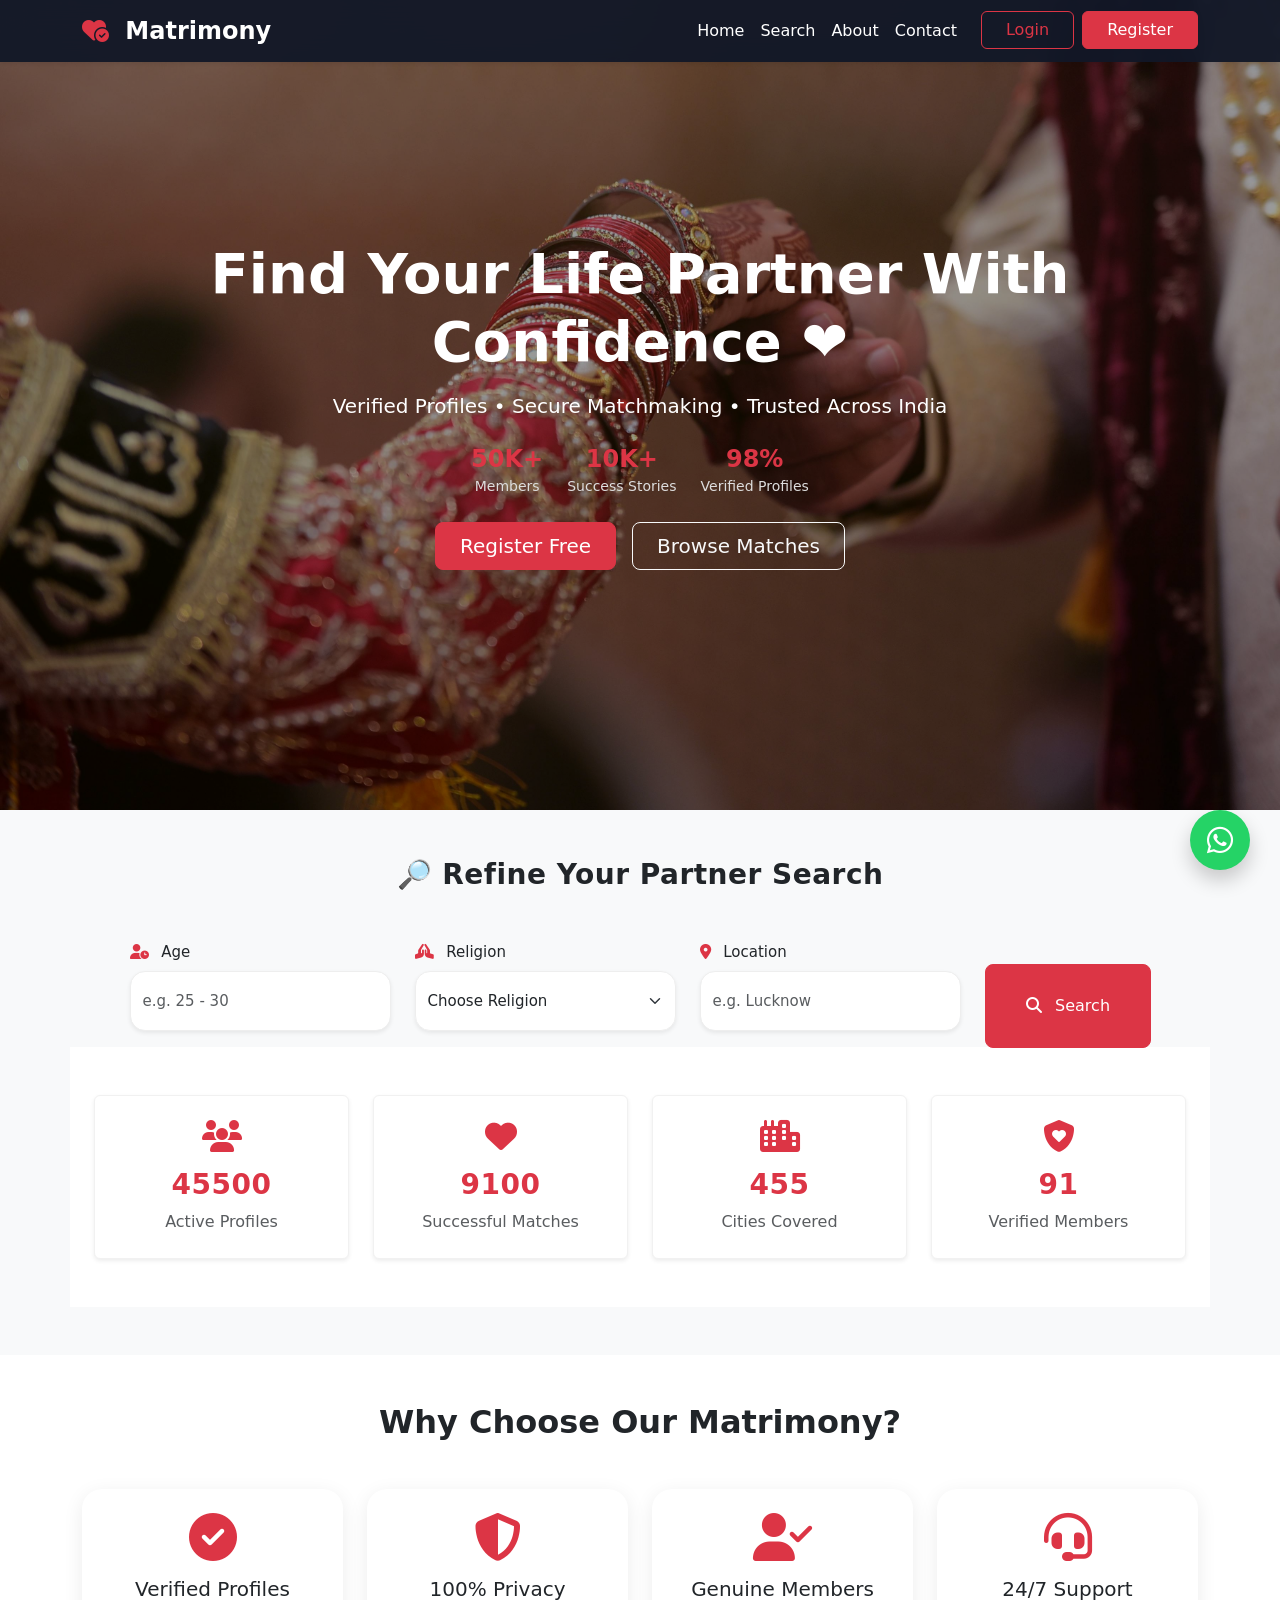
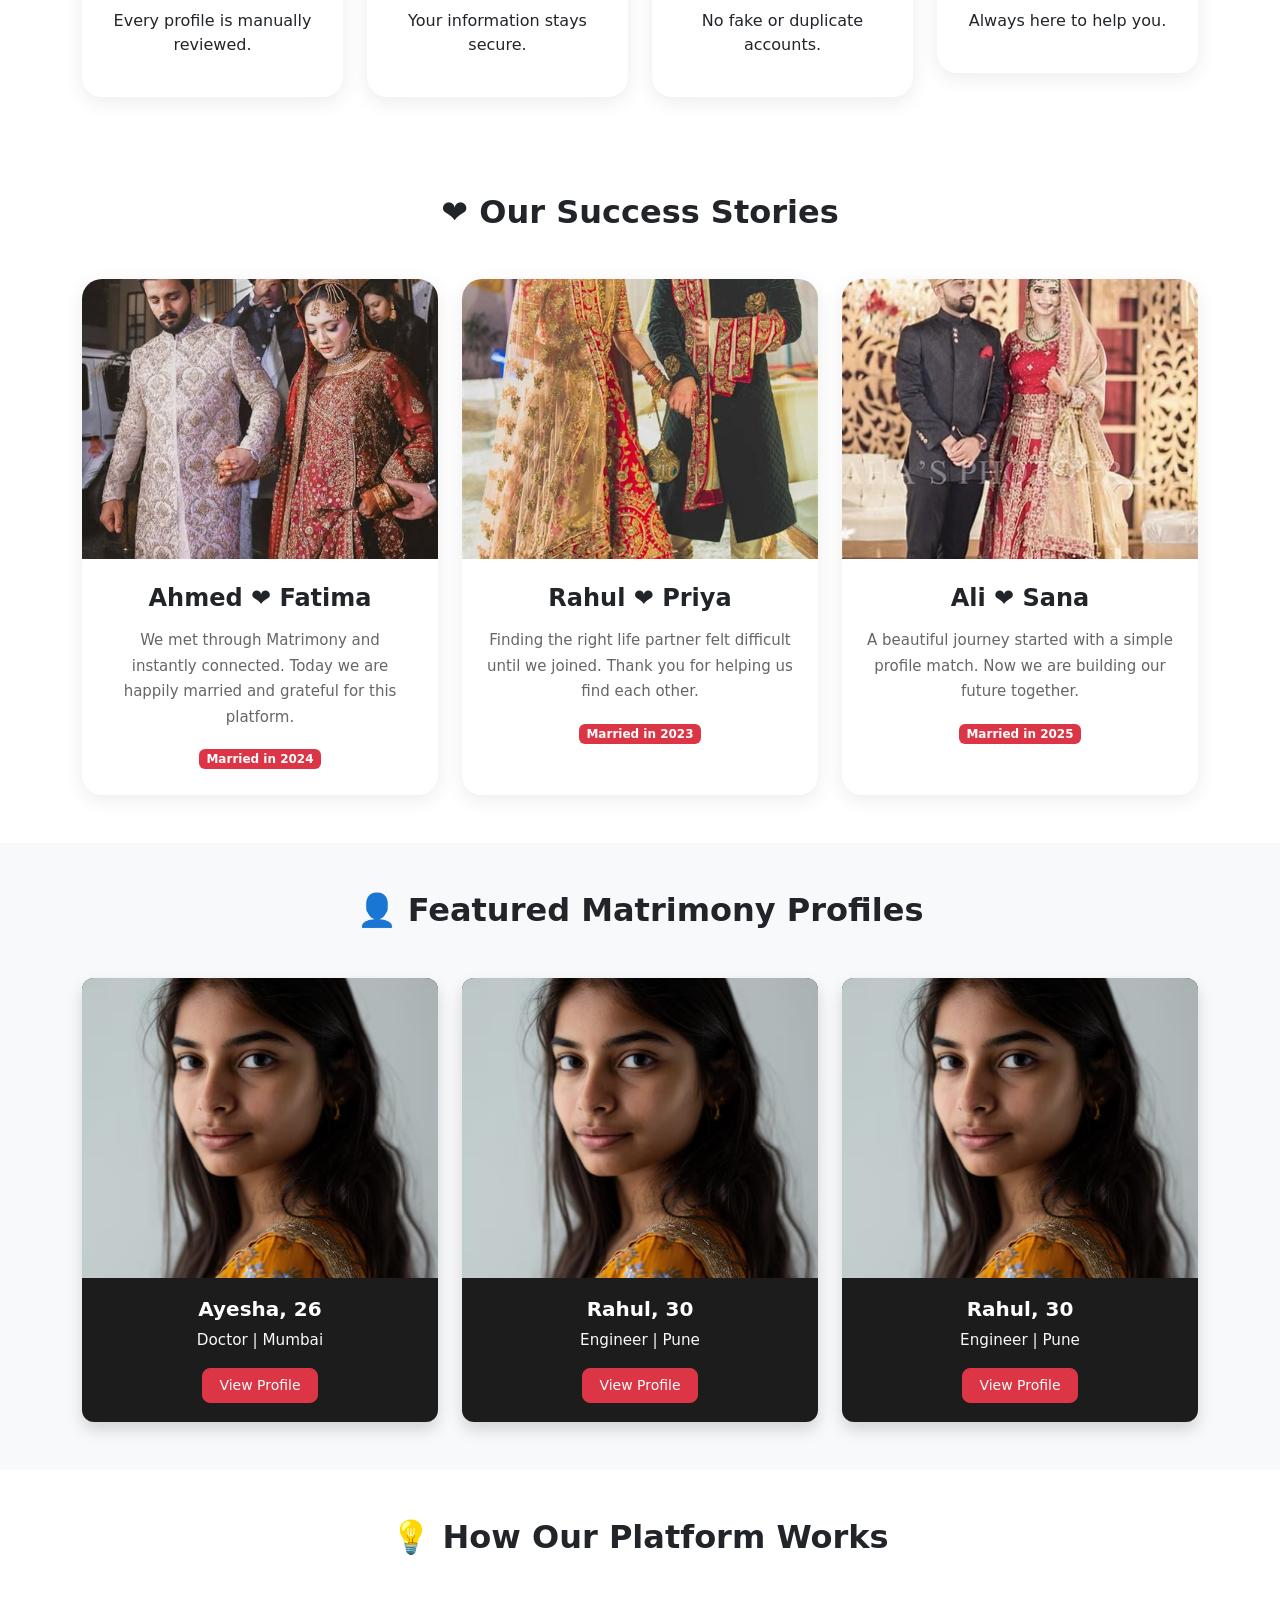
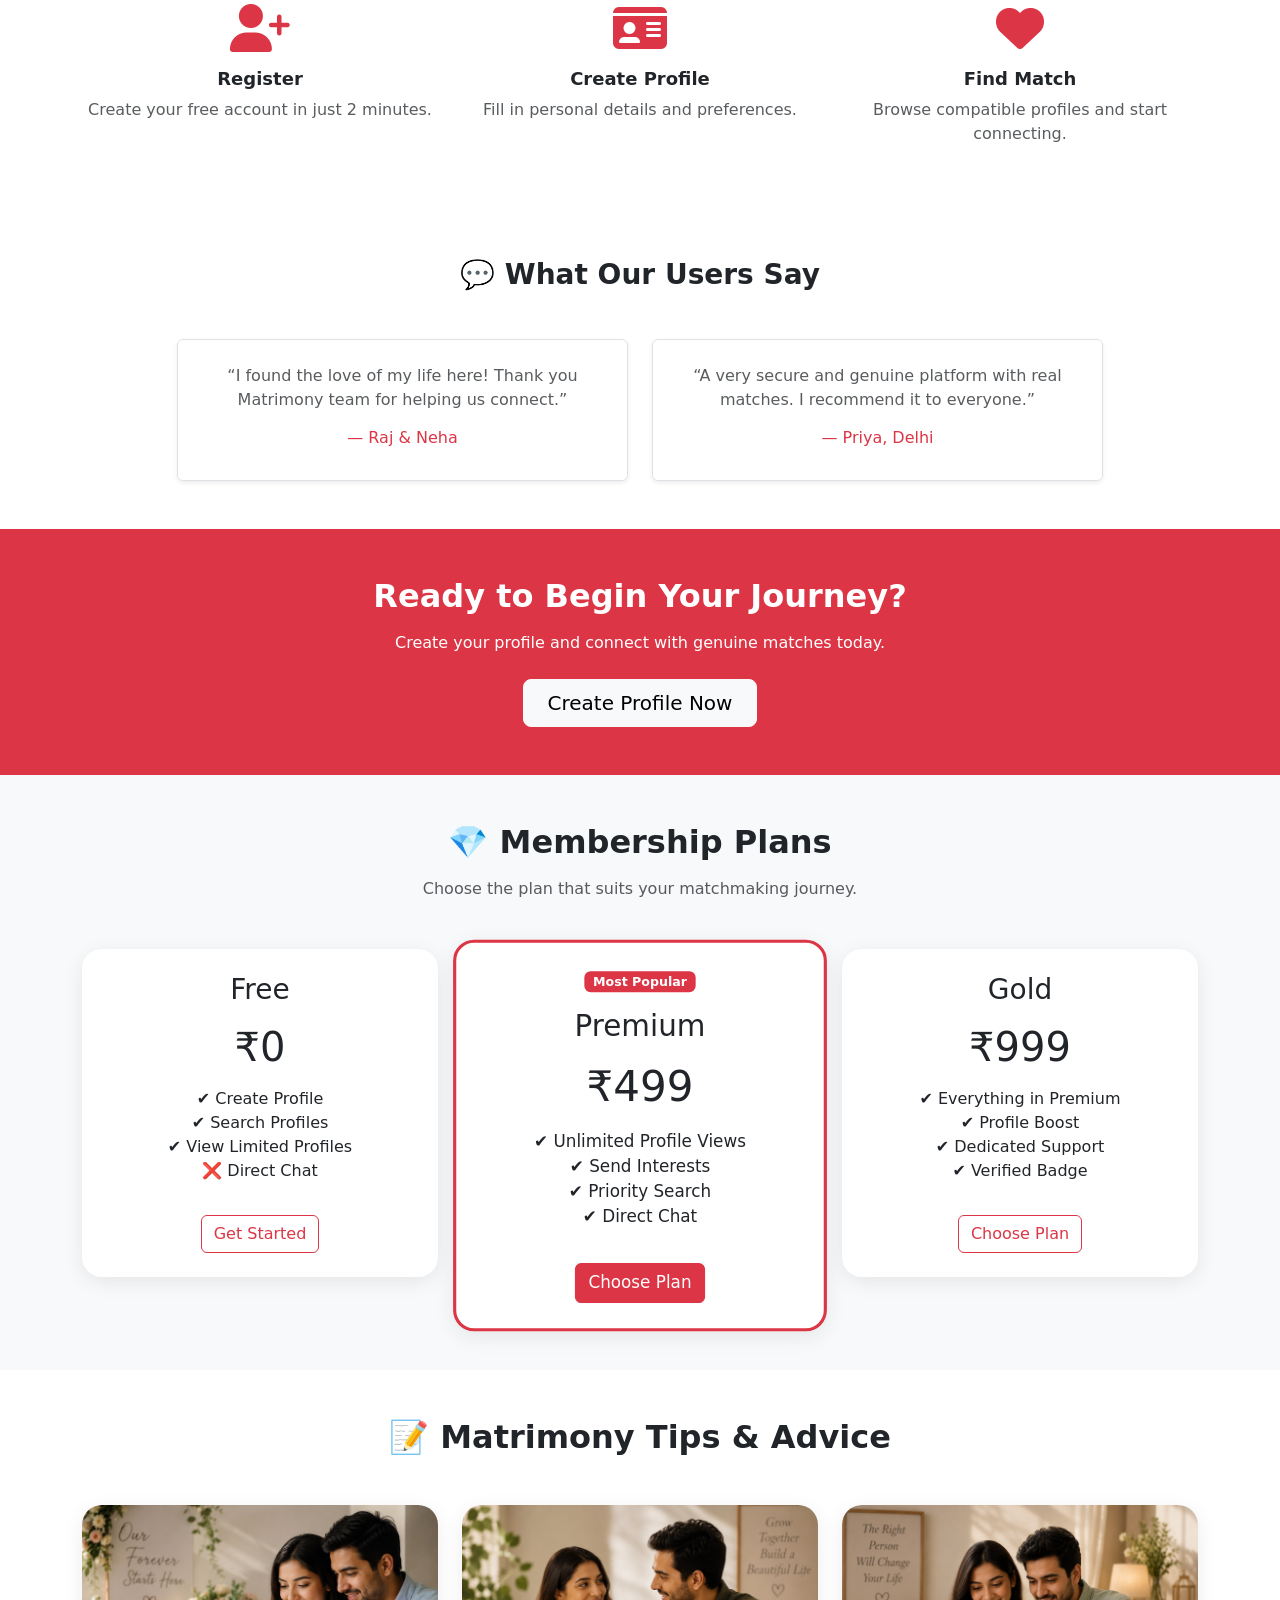
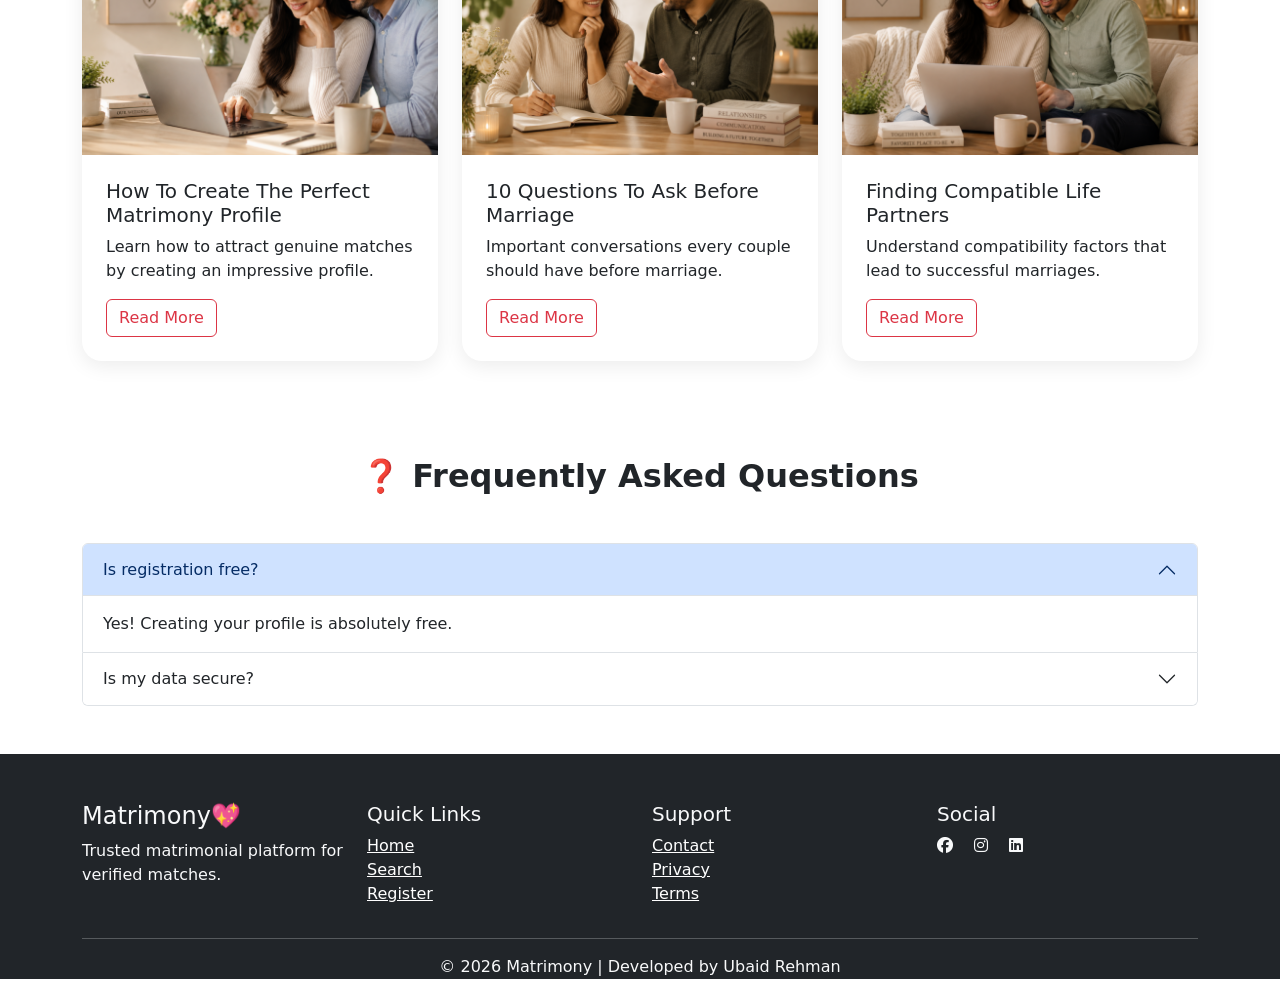
==== index.html @ 3b439471 "Initial Commit" ====
<!DOCTYPE html>
<html lang="en">
<head>
  <meta charset="UTF-8">
  <title>Matrimony | Find Your Match</title>
  <meta name="viewport" content="width=device-width, initial-scale=1.0">

  <meta name="description"
content="Find verified bride and groom profiles across India. Trusted matrimonial platform with secure matchmaking.">

<meta name="keywords"
content="matrimony, marriage, muslim matrimony, bride, groom, matchmaking">
  <!-- Bootstrap CSS -->
  <link rel="stylesheet" href="css/bootstrap.css">
  <!-- Google Fonts -->
  <link href="https://fonts.googleapis.com/css2?family=Poppins&display=swap" rel="stylesheet">
  <!-- Font Awesome (Icons) -->
  <link rel="stylesheet" href="https://cdnjs.cloudflare.com/ajax/libs/font-awesome/6.4.0/css/all.min.css">
  <!-- Animate CSS -->
  <link rel="stylesheet" href="https://cdnjs.cloudflare.com/ajax/libs/animate.css/4.1.1/animate.min.css">
  <!-- Custom CSS -->
  <link rel="stylesheet" href="css/style.css">
 
 



</head>
<body>

<!-- ✅ HEADER START -->
<header>
  <nav class="navbar navbar-expand-lg navbar-dark bg-dark shadow-sm">
    <div class="container">
      <!-- Logo / Branding -->
      <a class="navbar-brand fw-bold fs-4" href="#">
        <i class="fa-solid fa-heart-circle-check text-danger me-2"></i> Matrimony
      </a>

      <!-- Toggler for Mobile View -->
      <button class="navbar-toggler" type="button" data-bs-toggle="collapse" data-bs-target="#mainNavbar">
        <span class="navbar-toggler-icon"></span>
      </button>

      <!-- Navbar Links -->
      <div class="collapse navbar-collapse" id="mainNavbar">
        <ul class="navbar-nav ms-auto mb-2 mb-lg-0">
          <li class="nav-item"><a class="nav-link active" href="#">Home</a></li>
          <li class="nav-item"><a class="nav-link active" href="#">Search</a></li>
          <li class="nav-item"><a class="nav-link active" href="#">About</a></li>
          <li class="nav-item"><a class="nav-link active" href="#">Contact</a></li>
          <li class="nav-item">
            <a class="btn btn-outline-danger ms-3 px-4" href="login.html">Login</a>
          </li>
          <li class="nav-item">
            <a class="btn btn-danger ms-2 px-4" href="register.html">Register</a>
          </li>
        </ul>
      </div>
    </div>
  </nav>
</header>
<!-- ✅ HEADER END -->



<!-- 🎯 HERO SECTION WITH BACKGROUND IMAGE -->
<section class="hero-bg d-flex align-items-center text-center text-white" style="background-image: url(images/bannerbg-27164196.jpg);" >
  <div class="container">

    <h1 class="display-4 fw-bold mb-3 animate__animated animate__fadeInDown">
        Find Your Life Partner With Confidence ❤️
    </h1>

    <p class="lead animate__animated animate__fadeInUp animate__delay-1s">
        Verified Profiles • Secure Matchmaking • Trusted Across India
    </p>

    <!-- Hero Stats -->
    <div class="d-flex justify-content-center gap-4 mt-4 flex-wrap animate__animated animate__fadeInUp animate__delay-1s">

        <div>
            <h4 class="fw-bold text-danger mb-0">50K+</h4>
            <small>Members</small>
        </div>

        <div>
            <h4 class="fw-bold text-danger mb-0">10K+</h4>
            <small>Success Stories</small>
        </div>

        <div>
            <h4 class="fw-bold text-danger mb-0">98%</h4>
            <small>Verified Profiles</small>
        </div>

    </div>

    <!-- Buttons -->
    <div class="d-flex justify-content-center gap-3 mt-4 flex-wrap animate__animated animate__zoomIn animate__delay-2s">

        <a href="#" class="btn btn-danger btn-lg px-4">
            Register Free
        </a>

        <a href="#" class="btn btn-outline-light btn-lg px-4">
            Browse Matches
        </a>

    </div>

</div>
</section>



<!-- 🔍 ELEVATED SEARCH FILTERS SECTION -->
<section class="search-section py-5 bg-light">
  <div class="container">
    <h2 class="text-center fw-bold text-dark mb-5 animate__animated animate__fadeInUp">
      🔎 Refine Your Partner Search
    </h2>

    <div class="row justify-content-center">
      <!-- Age -->
      <div class="col-md-3 mb-3 animate__animated animate__fadeInLeft">
        <label class="form-label"><i class="fa-solid fa-user-clock me-2 text-danger"></i> Age</label>
        <input type="text" class="form-control shadow-sm" placeholder="e.g. 25 - 30">
      </div>

      <!-- Religion -->
      <div class="col-md-3 mb-3 animate__animated animate__fadeInUp">
        <label class="form-label"><i class="fa-solid fa-praying-hands me-2 text-danger"></i> Religion</label>
        <select class="form-select shadow-sm">
          <option selected disabled>Choose Religion</option>
          <option>Hindu</option>
          <option>Muslim</option>
          <option>Sikh</option>
          <option>Christian</option>
        </select>
      </div>

      <!-- Location -->
      <div class="col-md-3 mb-3 animate__animated animate__fadeInRight">
        <label class="form-label"><i class="fa-solid fa-location-dot me-2 text-danger"></i> Location</label>
        <input type="text" class="form-control shadow-sm" placeholder="e.g. Lucknow">
      </div>
 <!-- Search Button -->
       <div class="col-md-2 d-grid mt-4 animate__animated animate__zoomIn">
        <button class="btn btn-danger btn-lg">
          <i class="fa-solid fa-magnifying-glass me-2"></i> Search
        </button>
      </div>

<!-- 📊 STATS COUNTER SECTION -->
<section class="stats-section py-5 bg-white">
  <div class="container">
    <div class="row text-center g-4">

      <div class="col-md-3">
        <div class="stats-card shadow-sm p-4 rounded">
          <i class="fa-solid fa-users fa-2x text-danger mb-3"></i>
          <h2 class="fw-bold counter" data-target="50000">0</h2>
          <p class="mb-0 text-muted">Active Profiles</p>
        </div>
      </div>

      <div class="col-md-3">
        <div class="stats-card shadow-sm p-4 rounded">
          <i class="fa-solid fa-heart fa-2x text-danger mb-3"></i>
          <h2 class="fw-bold counter" data-target="10000">0</h2>
          <p class="mb-0 text-muted">Successful Matches</p>
        </div>
      </div>

      <div class="col-md-3">
        <div class="stats-card shadow-sm p-4 rounded">
          <i class="fa-solid fa-city fa-2x text-danger mb-3"></i>
         <h2 class="fw-bold counter" data-target="500">0</h2>
          <p class="mb-0 text-muted">Cities Covered</p>
        </div>
      </div>

      <div class="col-md-3">
        <div class="stats-card shadow-sm p-4 rounded">
          <i class="fa-solid fa-shield-heart fa-2x text-danger mb-3"></i>
         <h2 class="fw-bold counter" data-target="98">0</h2>
          <p class="mb-0 text-muted">Verified Members</p>
        </div>
      </div>

    </div>
  </div>
</section>


     
     
    </div>
  </div>
</section>


<section class="trust-section py-5">
  <div class="container">
    
    <h2 class="text-center fw-bold mb-5">
      Why Choose Our Matrimony?
    </h2>

    <div class="row g-4">

      <div class="col-md-3">
        <div class="trust-card text-center p-4">
          <i class="fa-solid fa-circle-check fa-3x text-danger mb-3"></i>
          <h5>Verified Profiles</h5>
          <p>Every profile is manually reviewed.</p>
        </div>
      </div>

      <div class="col-md-3">
        <div class="trust-card text-center p-4">
          <i class="fa-solid fa-shield-halved fa-3x text-danger mb-3"></i>
          <h5>100% Privacy</h5>
          <p>Your information stays secure.</p>
        </div>
      </div>

      <div class="col-md-3">
        <div class="trust-card text-center p-4">
          <i class="fa-solid fa-user-check fa-3x text-danger mb-3"></i>
          <h5>Genuine Members</h5>
          <p>No fake or duplicate accounts.</p>
        </div>
      </div>

      <div class="col-md-3">
        <div class="trust-card text-center p-4">
          <i class="fa-solid fa-headset fa-3x text-danger mb-3"></i>
          <h5>24/7 Support</h5>
          <p>Always here to help you.</p>
        </div>
      </div>

    </div>

  </div>
</section>


<!-- ❤️ SUCCESS STORIES SECTION START -->
<section class="success-stories py-5 bg-white">
  <div class="container">

    <h2 class="text-center fw-bold mb-5">
      ❤️ Our Success Stories
    </h2>

    <div class="row g-4">

      <!-- Story 1 -->
      <div class="col-md-4">
        <div class="story-card">
          <img src="images/wedding1.jpg" alt="Ahmed & Fatima" class="img-fluid story-img">

          <div class="story-content">
            <h4>Ahmed ❤️ Fatima</h4>

            <p>
              We met through Matrimony and instantly connected.
              Today we are happily married and grateful for this platform.
            </p>

            <span class="badge bg-danger">
              Married in 2024
            </span>
          </div>
        </div>
      </div>

      <!-- Story 2 -->
      <div class="col-md-4">
        <div class="story-card">
          <img src="images/wedding2.jpg" alt="Rahul & Priya" class="img-fluid story-img">

          <div class="story-content">
            <h4>Rahul ❤️ Priya</h4>

            <p>
              Finding the right life partner felt difficult until we joined.
              Thank you for helping us find each other.
            </p>

            <span class="badge bg-danger">
              Married in 2023
            </span>
          </div>
        </div>
      </div>

      <!-- Story 3 -->
      <div class="col-md-4">
        <div class="story-card">
          <img src="images/wedding3.jpg" alt="Ali & Sana" class="img-fluid story-img">

          <div class="story-content">
            <h4>Ali ❤️ Sana</h4>

            <p>
              A beautiful journey started with a simple profile match.
              Now we are building our future together.
            </p>

            <span class="badge bg-danger">
              Married in 2025
            </span>
          </div>
        </div>
      </div>

    </div>

  </div>
</section>
<!-- ❤️ SUCCESS STORIES SECTION END -->



<!-- 👤 FEATURED PROFILES CARD SECTION -->
<section class="featured-profiles py-5 bg-light text-dark">
  <div class="container">
    <h2 class="text-center fw-bold mb-5 animate__animated animate__fadeInUp">
      👤 Featured Matrimony Profiles
    </h2>

    <div class="row g-4">
      <!-- Profile Card -->
      <div class="col-md-6 col-lg-4">
        <div class="card profile-card h-100 shadow animate__animated animate__fadeInUp">
          <img src="images/ayesha.jpg" class="card-img-top" alt="Ayesha, 26">
          <div class="card-body text-center">
            <h5 class="card-title">Ayesha, 26</h5>
            <p class=" text-light">Doctor | Mumbai</p>
            <a href="#" class="btn btn-danger btn-sm">View Profile</a>
          </div>
        </div>
      </div>

      <!-- Profile Card -->
      <div class="col-md-6 col-lg-4">
        <div class="card profile-card h-100 shadow animate__animated animate__fadeInUp">
          <img src="images/ayesha.jpg" class="card-img-top" alt="Rahul, 30">
          <div class="card-body text-center">
            <h5 class="card-title">Rahul, 30</h5>
            <p class="text-light">Engineer | Pune</p>
            <a href="#" class="btn btn-danger btn-sm">View Profile</a>
          </div>
        </div>
      </div>
      
      <!-- Profile Card -->
      <div class="col-md-6 col-lg-4">
        <div class="card profile-card h-100 shadow animate__animated animate__fadeInUp">
          <img src="images/ayesha.jpg" class="card-img-top" alt="Rahul, 30">
          <div class="card-body text-center">
            <h5 class="card-title">Rahul, 30</h5>
            <p class="text-light">Engineer | Pune</p>
            <a href="#" class="btn btn-danger btn-sm">View Profile</a>
          </div>
        </div>
      </div>
    
      <!-- Add more profiles here -->
    </div>
  </div>
</section>






<!-- 🎯 HOW IT WORKS SECTION -->
<section class="how-it-works py-5 bg-white">
  <div class="container">
    <h2 class="text-center fw-bold mb-5 animate__animated animate__fadeInUp">
      💡 How Our Platform Works
    </h2>
    <div class="row g-4 text-center">

      <!-- Step 1 -->
      <div class="col-md-4 animate__animated animate__fadeInLeft">
        <i class="fa-solid fa-user-plus fa-3x text-danger mb-3"></i>
        <h5>Register</h5>
        <p class="text-muted">Create your free account in just 2 minutes.</p>
      </div>

      <!-- Step 2 -->
      <div class="col-md-4 animate__animated animate__fadeInUp">
        <i class="fa-solid fa-id-card fa-3x text-danger mb-3"></i>
        <h5>Create Profile</h5>
        <p class="text-muted">Fill in personal details and preferences.</p>
      </div>

      <!-- Step 3 -->
      <div class="col-md-4 animate__animated animate__fadeInRight">
        <i class="fa-solid fa-heart fa-3x text-danger mb-3"></i>
        <h5>Find Match</h5>
        <p class="text-muted">Browse compatible profiles and start connecting.</p>
      </div>

    </div>
  </div>
</section>



<!-- 💬 TESTIMONIALS SECTION -->
<section class="testimonials py-5 bg-white">
  <div class="container">
    <h2 class="text-center fw-bold mb-5 animate__animated animate__fadeInUp">
      💬 What Our Users Say
    </h2>
    <div class="row g-4 justify-content-center text-center">

      <!-- Testimonial 1 -->
      <div class="col-md-5 animate__animated animate__fadeInLeft">
        <div class="border rounded p-4 shadow-sm">
          <p class="text-muted">
            “I found the love of my life here! Thank you Matrimony team for helping us connect.”
          </p>
          <h6 class="mt-3 text-danger">— Raj & Neha</h6>
        </div>
      </div>

      <!-- Testimonial 2 -->
      <div class="col-md-5 animate__animated animate__fadeInRight">
        <div class="border rounded p-4 shadow-sm">
          <p class="text-muted">
            “A very secure and genuine platform with real matches. I recommend it to everyone.”
          </p>
          <h6 class="mt-3 text-danger">— Priya, Delhi</h6>
        </div>
      </div>

    </div>
  </div>
</section>



<section class="cta-banner py-5 text-center text-white" style="background-color: #dc3545;">
  <div class="container">
    <h2 class="fw-bold mb-3">Ready to Begin Your Journey?</h2>
    <p class="mb-4">Create your profile and connect with genuine matches today.</p>
    <a href="#" class="btn btn-light btn-lg px-4">Create Profile Now</a>
  </div>
</section>

<!-- 💎 MEMBERSHIP PLANS -->
<section class="pricing-section py-5 bg-light">
  <div class="container">

    <h2 class="text-center fw-bold mb-3">
      💎 Membership Plans
    </h2>

    <p class="text-center text-muted mb-5">
      Choose the plan that suits your matchmaking journey.
    </p>

    <div class="row g-4">

      <!-- Free Plan -->
      <div class="col-md-4">
        <div class="pricing-card text-center p-4">
          <h3>Free</h3>
          <h1 class="my-3">₹0</h1>

          <ul class="list-unstyled">
            <li>✔ Create Profile</li>
            <li>✔ Search Profiles</li>
            <li>✔ View Limited Profiles</li>
            <li>❌ Direct Chat</li>
          </ul>

          <a href="#" class="btn btn-outline-danger mt-3">
            Get Started
          </a>
        </div>
      </div>

      <!-- Premium -->
      <div class="col-md-4">
        <div class="pricing-card featured-plan text-center p-4">
          <span class="badge bg-danger mb-3">
            Most Popular
          </span>

          <h3>Premium</h3>
          <h1 class="my-3">₹499</h1>

          <ul class="list-unstyled">
            <li>✔ Unlimited Profile Views</li>
            <li>✔ Send Interests</li>
            <li>✔ Priority Search</li>
            <li>✔ Direct Chat</li>
          </ul>

          <a href="#" class="btn btn-danger mt-3">
            Choose Plan
          </a>
        </div>
      </div>

      <!-- Gold -->
      <div class="col-md-4">
        <div class="pricing-card text-center p-4">
          <h3>Gold</h3>
          <h1 class="my-3">₹999</h1>

          <ul class="list-unstyled">
            <li>✔ Everything in Premium</li>
            <li>✔ Profile Boost</li>
            <li>✔ Dedicated Support</li>
            <li>✔ Verified Badge</li>
          </ul>

          <a href="#" class="btn btn-outline-danger mt-3">
            Choose Plan
          </a>
        </div>
      </div>

    </div>

  </div>
</section>



<!-- BLOG SECTION -->

<section class="blog-section py-5 bg-white">
    <div class="container">

        <h2 class="text-center fw-bold mb-5">
            📝 Matrimony Tips & Advice
        </h2>

        <div class="row g-4">

            <div class="col-md-4">
                <div class="blog-card">

                    <img src="images/advice1.png" class="img-fluid blog-img">

                    <div class="p-4">
                        <h5>
                            How To Create The Perfect Matrimony Profile
                        </h5>

                        <p>
                            Learn how to attract genuine matches by creating an impressive profile.
                        </p>

                        <a href="#" class="btn btn-outline-danger">
                            Read More
                        </a>
                    </div>

                </div>
            </div>

            <div class="col-md-4">
                <div class="blog-card">

                    <img src="images/advice2.png" class="img-fluid blog-img">

                    <div class="p-4">
                        <h5>
                            10 Questions To Ask Before Marriage
                        </h5>

                        <p>
                            Important conversations every couple should have before marriage.
                        </p>

                        <a href="#" class="btn btn-outline-danger">
                            Read More
                        </a>
                    </div>

                </div>
            </div>

            <div class="col-md-4">
                <div class="blog-card">

                    <img src="images/advice3.png" class="img-fluid blog-img">

                    <div class="p-4">
                        <h5>
                            Finding Compatible Life Partners
                        </h5>

                        <p>
                            Understand compatibility factors that lead to successful marriages.
                        </p>

                        <a href="#" class="btn btn-outline-danger">
                            Read More
                        </a>
                    </div>

                </div>
            </div>

        </div>

    </div>
</section>


<section class="faqs py-5 bg-white">
  <div class="container">
    <h2 class="text-center fw-bold mb-5">❓ Frequently Asked Questions</h2>
    <div class="accordion" id="faqAccordion">
      
      <div class="accordion-item">
        <h2 class="accordion-header" id="faq1">
          <button class="accordion-button" type="button" data-bs-toggle="collapse" data-bs-target="#ans1">
            Is registration free?
          </button>
        </h2>
        <div id="ans1" class="accordion-collapse collapse show" data-bs-parent="#faqAccordion">
          <div class="accordion-body">
            Yes! Creating your profile is absolutely free.
          </div>
        </div>
      </div>

      <div class="accordion-item">
        <h2 class="accordion-header" id="faq2">
          <button class="accordion-button collapsed" type="button" data-bs-toggle="collapse" data-bs-target="#ans2">
            Is my data secure?
          </button>
        </h2>
        <div id="ans2" class="accordion-collapse collapse" data-bs-parent="#faqAccordion">
          <div class="accordion-body">
            100% secure! We use encryption & privacy-first policies.
          </div>
        </div>
      </div>

    </div>
  </div>
</section>





<footer class="bg-dark text-light pt-5">

<div class="container">

<div class="row">

<div class="col-md-3">
<h4>Matrimony💖</h4>
<p>Trusted matrimonial platform for verified matches.</p>
</div>

<div class="col-md-3">
<h5>Quick Links</h5>
<ul class="list-unstyled">
<li><a href="#">Home</a></li>
<li><a href="#">Search</a></li>
<li><a href="register.html">Register</a></li>
</ul>
</div>

<div class="col-md-3">
<h5>Support</h5>
<ul class="list-unstyled">
<li><a href="#">Contact</a></li>
<li><a href="#">Privacy</a></li>
<li><a href="#">Terms</a></li>
</ul>
</div>

<div class="col-md-3">
<h5>Social</h5>
<i class="fab fa-facebook"></i>
<i class="fab fa-instagram ms-3"></i>
<i class="fab fa-linkedin ms-3"></i>
</div>

</div>

<hr>

<p class="text-center">
© 2026 Matrimony | Developed by Ubaid Rehman
</p>

</div>

</footer>


  <!-- JS Files -->
  <script src="js/bootstrap.bundle.js"></script>
  <script src="js/script.js"></script>
  <a href="#" class="whatsapp-float">
    <i class="fab fa-whatsapp"></i>
</a>
</body>
</html>
---- css/style.css ----
.navbar-nav .nav-link {
  color: #ffffff; /* Default color */
  transition: color 0.3s ease;
}

.navbar-nav .nav-link:hover {
  color: #dc3545 !important; /* Only text changes to 'danger' red */
}


footer a {
  color: #ffffff;
  transition: color 0.3s ease;
}

footer a:hover {
  color: #dc3545; /* Bootstrap's bg-danger red */
}




.hero-bg {
  background: url('images/bannerbg-27164196.jpg') center center/cover no-repeat;
  min-height: 90vh;
  position: relative;
  z-index: 1;
  padding: 100px 0;
}

.hero-bg::before {
  content: "";
  position: absolute;
  top: 0; left: 0;
  height: 100%;
  width: 100%;
  background-color: rgba(0, 0, 0, 0.4); /* Dark overlay for readability */
  z-index: -1;
}

.hero-bg .container {
  position: relative;
  z-index: 2;
}

.search-section h2 {
  font-size: 28px;
  letter-spacing: 0.5px;
}

.search-section .form-label {
  font-weight: 500;
  font-size: 15px;
}

.search-section input,
.search-section select {
  height: 45px;
  font-size: 15px;
  border-radius: 6px;
}

.search-section .btn-danger {
  font-size: 16px;
}


.profile-card {
  transition: transform 0.3s ease, box-shadow 0.3s ease;
  border: none;
  border-radius: 12px;
  overflow: hidden;
  background-color: #1c1c1c; /* subtle dark background */
}

.profile-card:hover {
  transform: translateY(-5px) scale(1.02);
  box-shadow: 0 8px 20px rgba(255, 0, 0, 0.3);
}

/* Properly fit image inside card */
.card-img-top {
  width: 100%;
  height: 300px;
  object-fit: cover;
  display: block;
}

/* Profile text styles */
.card-body {
  padding: 1.2rem;
}

.card-title {
  color: #fff;
  font-weight: 600;
}

.card-body p {
  font-size: 0.95rem;
  color: #ccc;
}

/* Button styling */
.card .btn-danger {
  border-radius: 8px;
  font-weight: 500;
  padding: 6px 16px;
  transition: background-color 0.3s ease;
}

.card .btn-danger:hover {
  background-color: #ff3b3b;
}





.how-it-works i {
  margin-bottom: 15px;
}
.how-it-works h5 {
  font-weight: 600;
  font-size: 18px;
}

.testimonials h2 {
  font-size: 28px;
}
.testimonials p {
  font-size: 16px;
  line-height: 1.5;
}

.stats-section {
  background: #ffffff;
}

.stats-card {
  transition: all 0.3s ease;
  border: 1px solid #f1f1f1;
}

.stats-card:hover {
  transform: translateY(-8px);
  box-shadow: 0 10px 25px rgba(220,53,69,0.15);
}

.stats-card h2 {
  color: #dc3545;
}
.search-section .form-control,
.search-section .form-select{
    height:60px;
    border-radius:15px;
    border:1px solid #eee;
}

.search-section .form-control:focus,
.search-section .form-select:focus{
    box-shadow:0 0 15px rgba(220,53,69,.2);
    border-color:#dc3545;
}
.stats-card{
    background:#fff;
    border-radius:20px;
}

.stats-card:hover{
    transform:translateY(-10px);
    background:linear-gradient(135deg,#fff,#fff5f5);
}
.trust-card{
    background:#fff;
    border-radius:20px;
    padding:30px;
    box-shadow:0 5px 20px rgba(0,0,0,.08);
    transition:all .4s ease;
    cursor:pointer;
}

.trust-card:hover{
    transform:translateY(-10px);
    background:linear-gradient(
        135deg,
        #ffffff 0%,
        #fff0f2 100%
    );
    box-shadow:0 15px 35px rgba(220,53,69,.15);
}

/* SUCCESS STORIES */

.success-stories{
    background:#fff;
}

.story-card{
    background:#fff;
    border-radius:20px;
    overflow:hidden;
    box-shadow:0 5px 20px rgba(0,0,0,.08);
    transition:.4s;
    height:100%;
}

.story-card:hover{
    transform:translateY(-10px);
    box-shadow:0 15px 35px rgba(220,53,69,.15);
}

.story-img{
    width:100%;
    height:280px;
    object-fit:cover;
}

.story-content{
    padding:25px;
    text-align:center;
}

.story-content h4{
    font-weight:700;
    margin-bottom:15px;
}

.story-content p{
    color:#666;
    font-size:15px;
    line-height:1.7;
}

/* MEMBERSHIP SECTION */

.pricing-card{
    background:#fff;
    border-radius:20px;
    box-shadow:0 5px 20px rgba(0,0,0,.08);
    transition:.4s;
}

.pricing-card:hover{
    transform:translateY(-10px);
}

.featured-plan{
    border:3px solid #dc3545;
    transform:scale(1.05);
}

.featured-plan:hover{
    transform:scale(1.08);
}

.blog-card{
    background:#fff;
    border-radius:20px;
    overflow:hidden;
    box-shadow:0 5px 20px rgba(0,0,0,.08);
    transition:.4s;
}

.blog-card:hover{
    transform:translateY(-10px);
    box-shadow:0 15px 35px rgba(220,53,69,.15);
}

.blog-img{
    width:100%;
    height:250px;
    object-fit:cover;
}


.whatsapp-float{
    position:fixed;
    width:60px;
    height:60px;
    bottom:30px;
    right:30px;
    background:#25D366;
    color:#fff;
    border-radius:50%;
    display:flex;
    justify-content:center;
    align-items:center;
    font-size:30px;
    z-index:999;
    text-decoration:none;
    box-shadow:0 10px 20px rgba(0,0,0,.2);
}

.navbar{
    backdrop-filter:blur(15px);
    background:rgba(17,24,39,.95)!important;
}
.navbar{
    position: fixed;
    top: 0;
    left: 0;
    width: 100%;
    z-index: 9999;
    background: rgba(17,24,39,.95) !important;
    backdrop-filter: blur(15px);
}


.hero-bg h1{
    font-size:3.5rem;
    font-weight:700;
}

.hero-bg p{
    max-width:700px;
    margin:auto;
}

.hero-bg small{
    font-size:14px;
    color:#ddd;
}
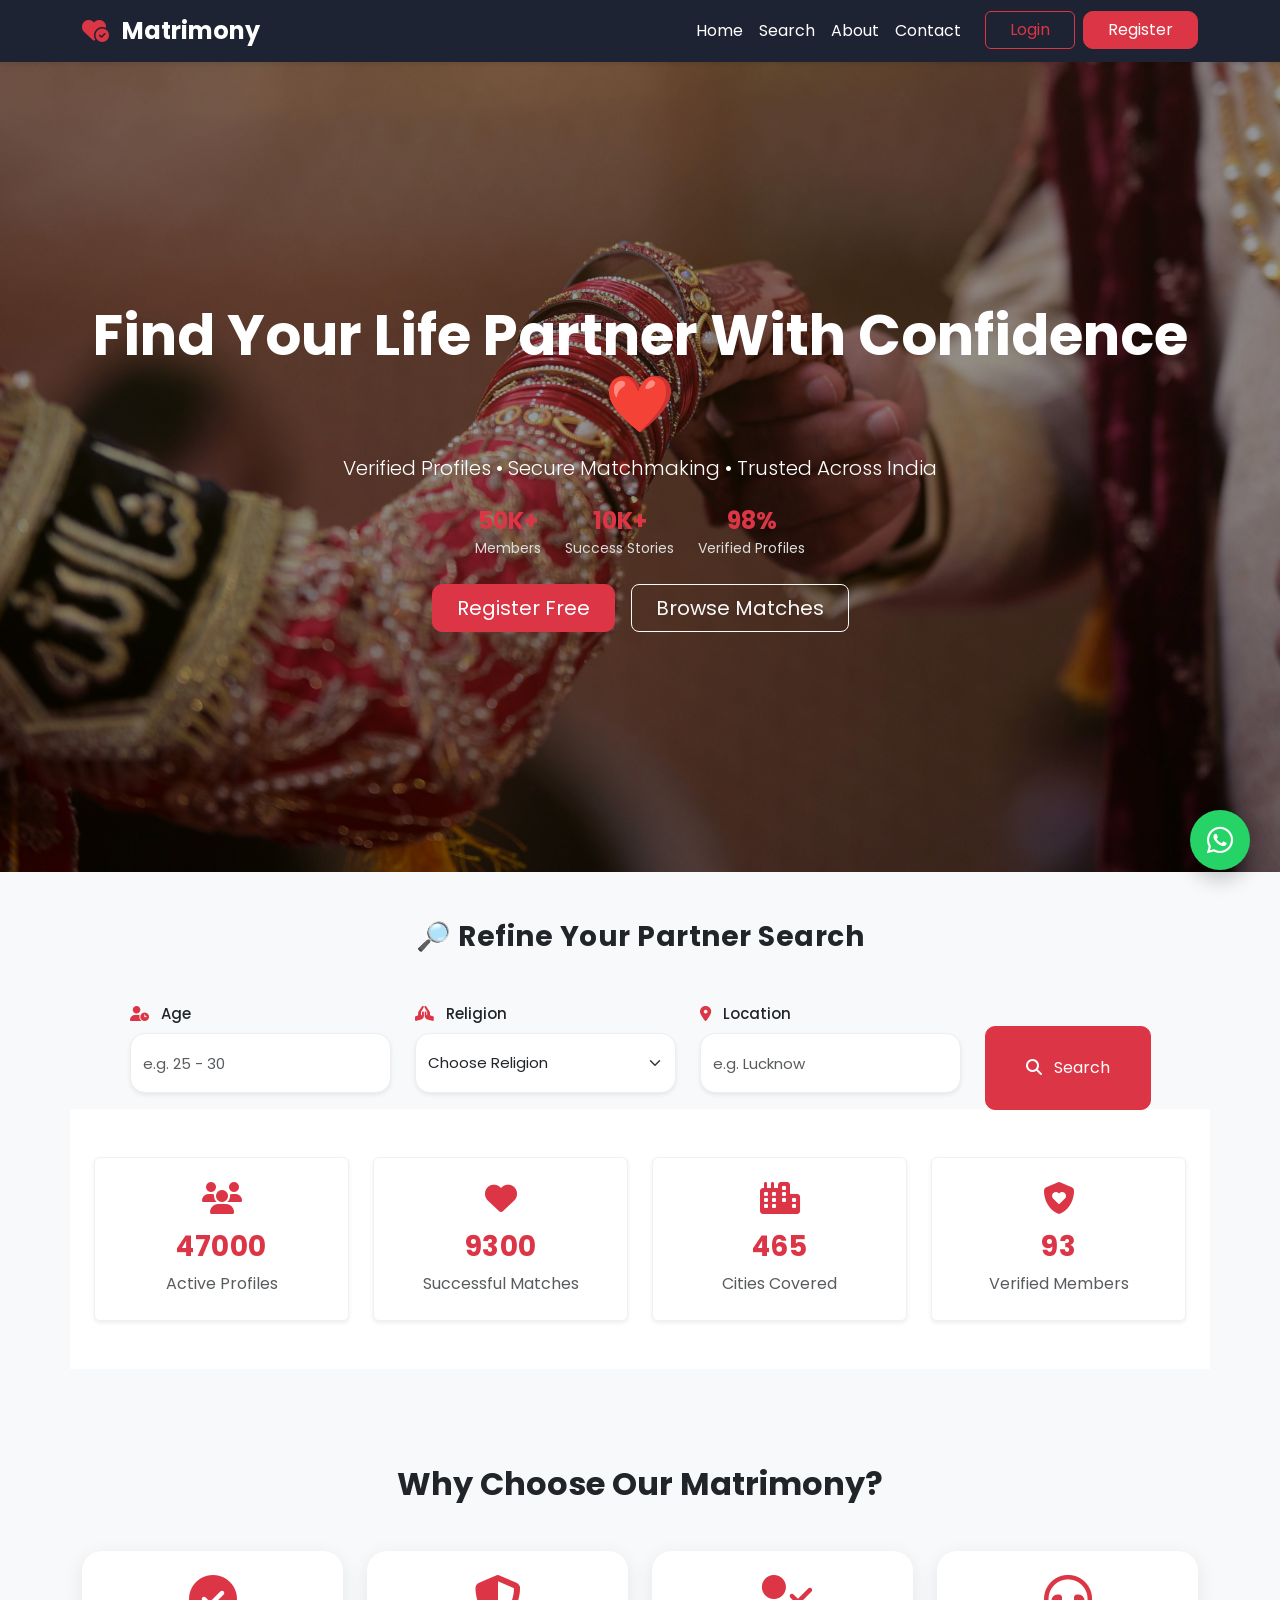
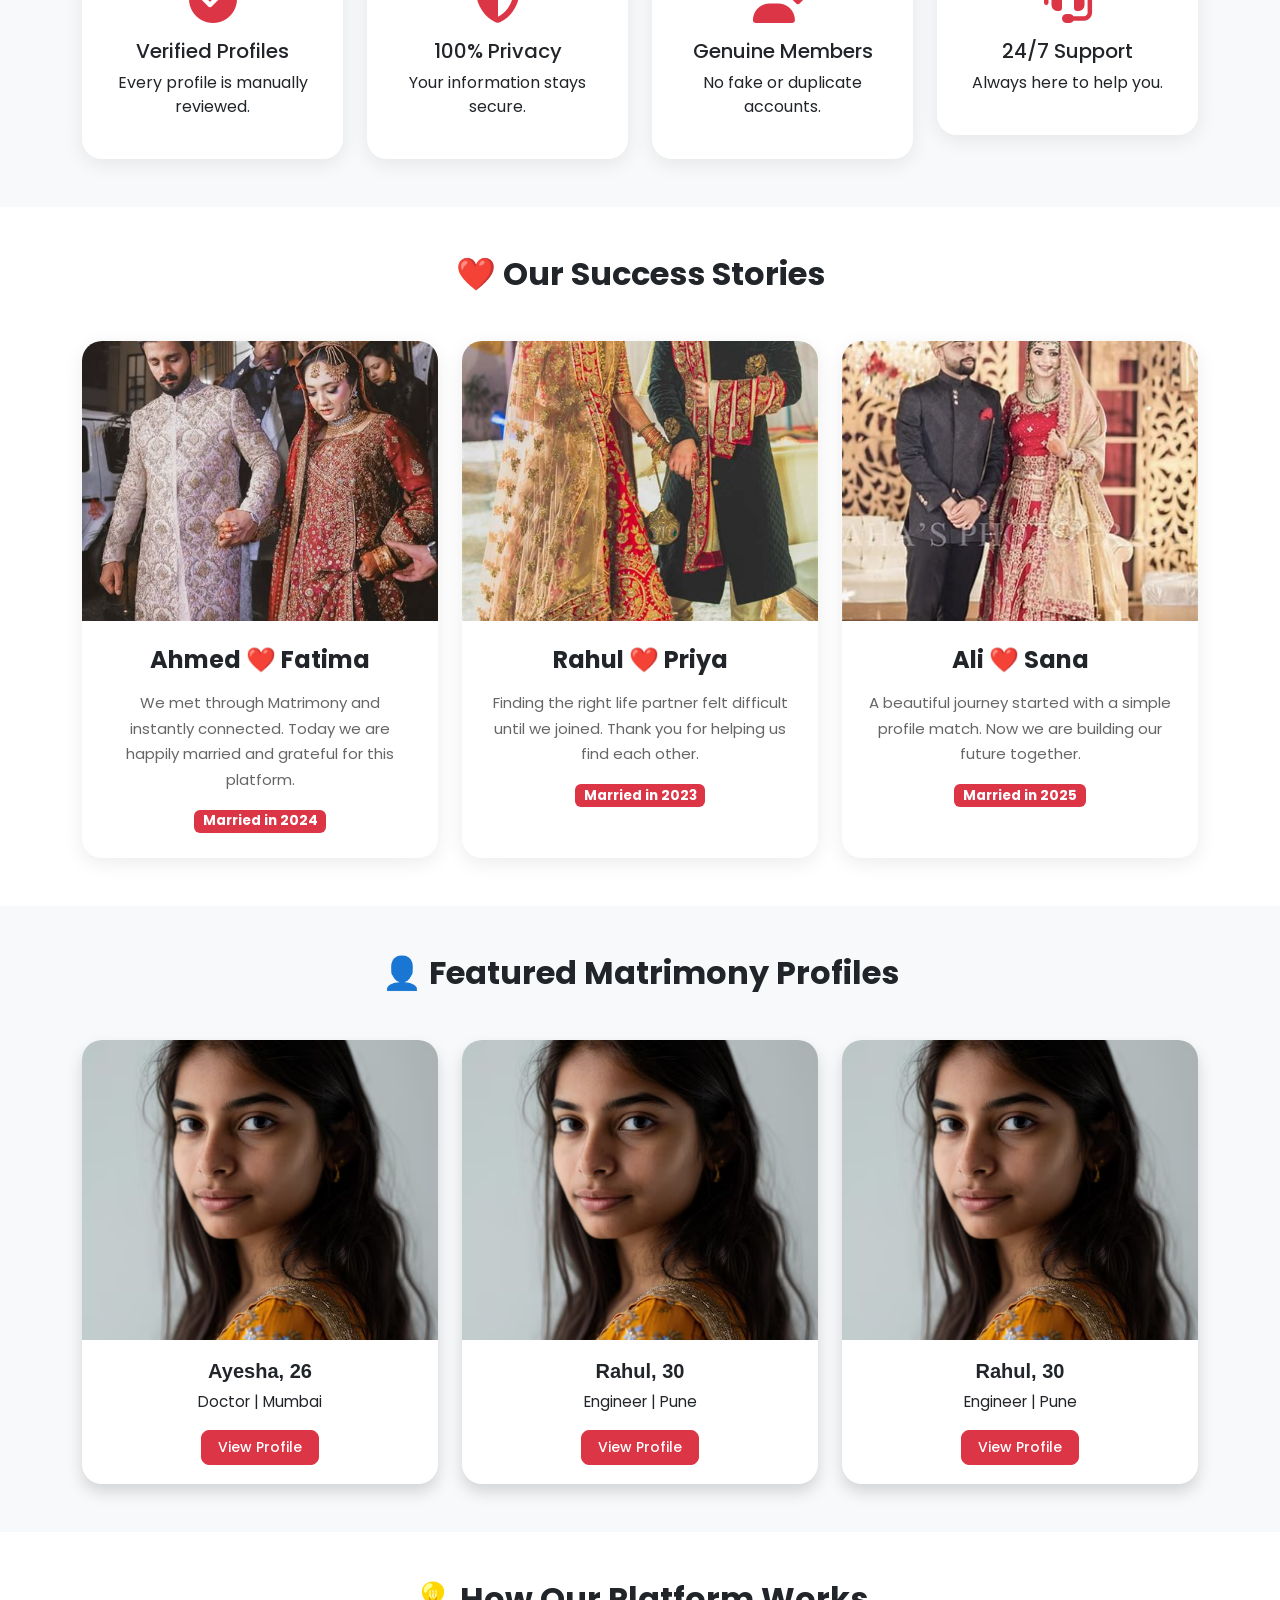
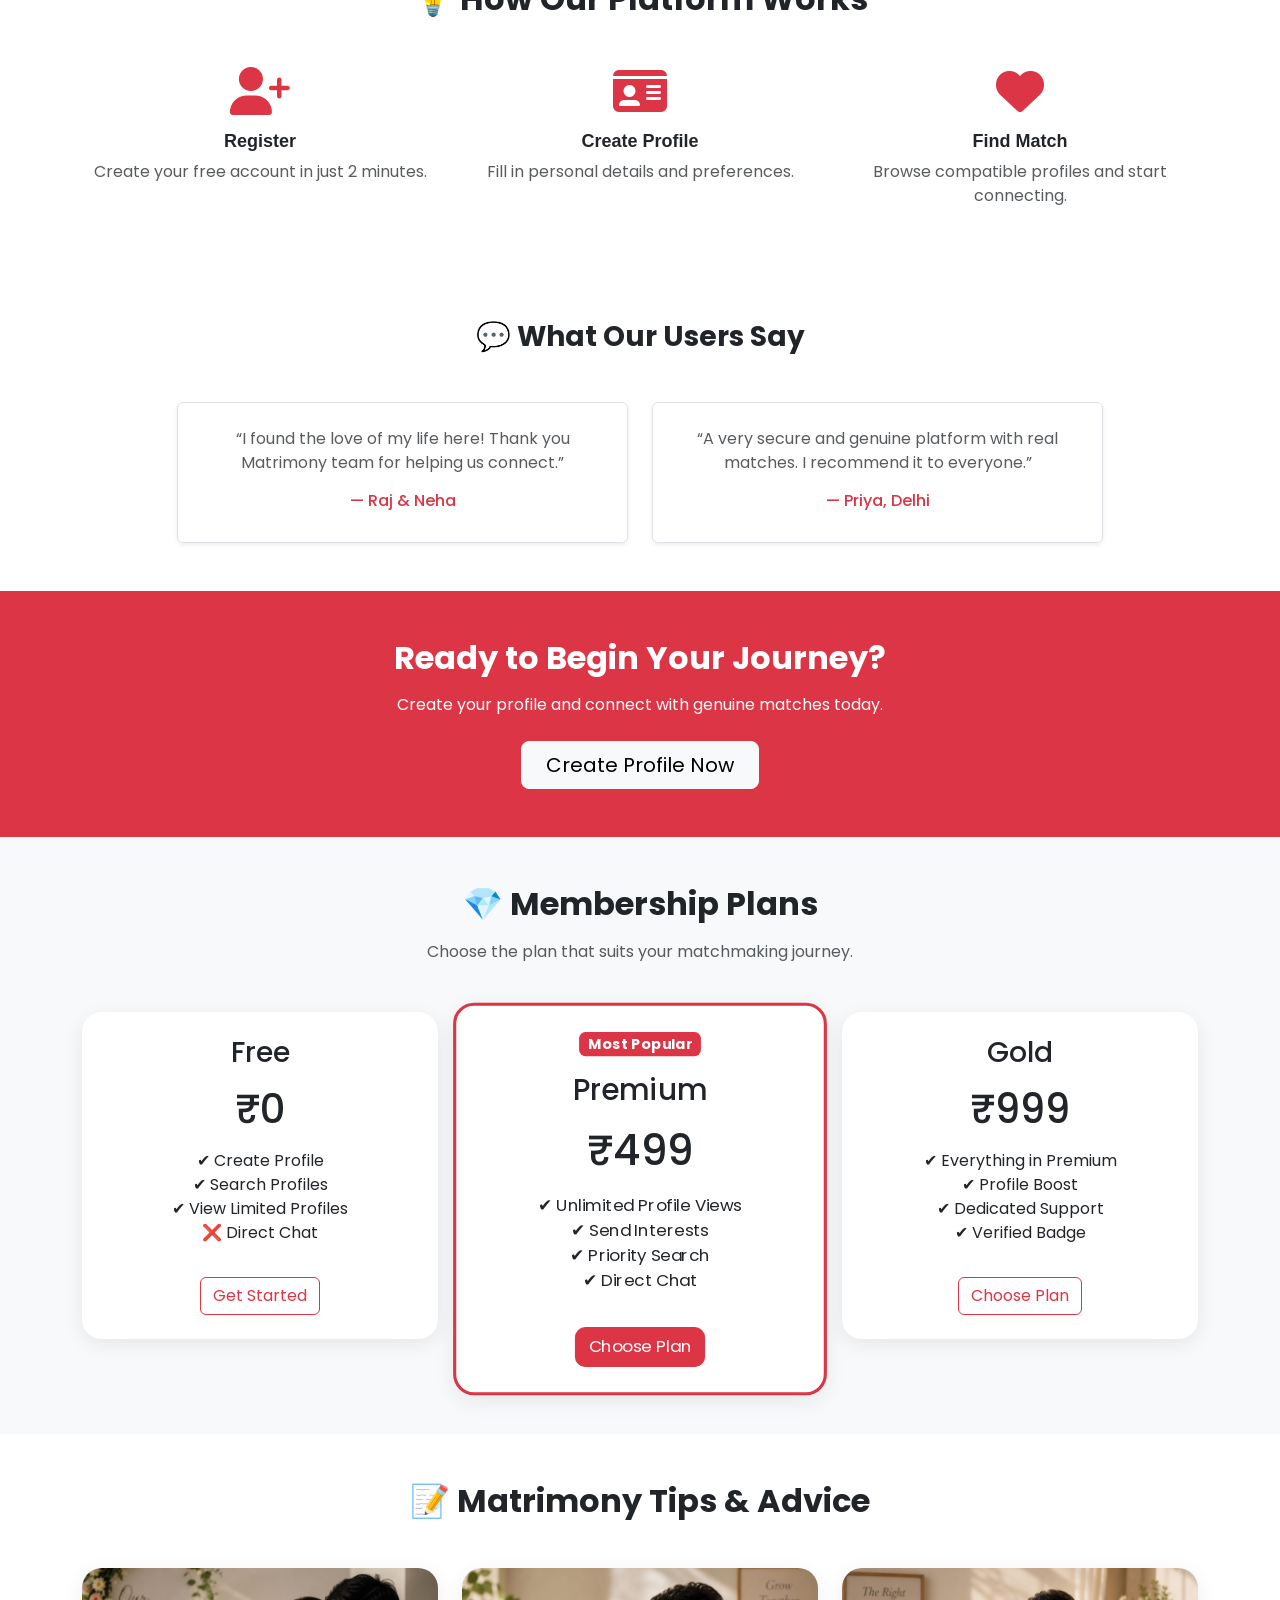
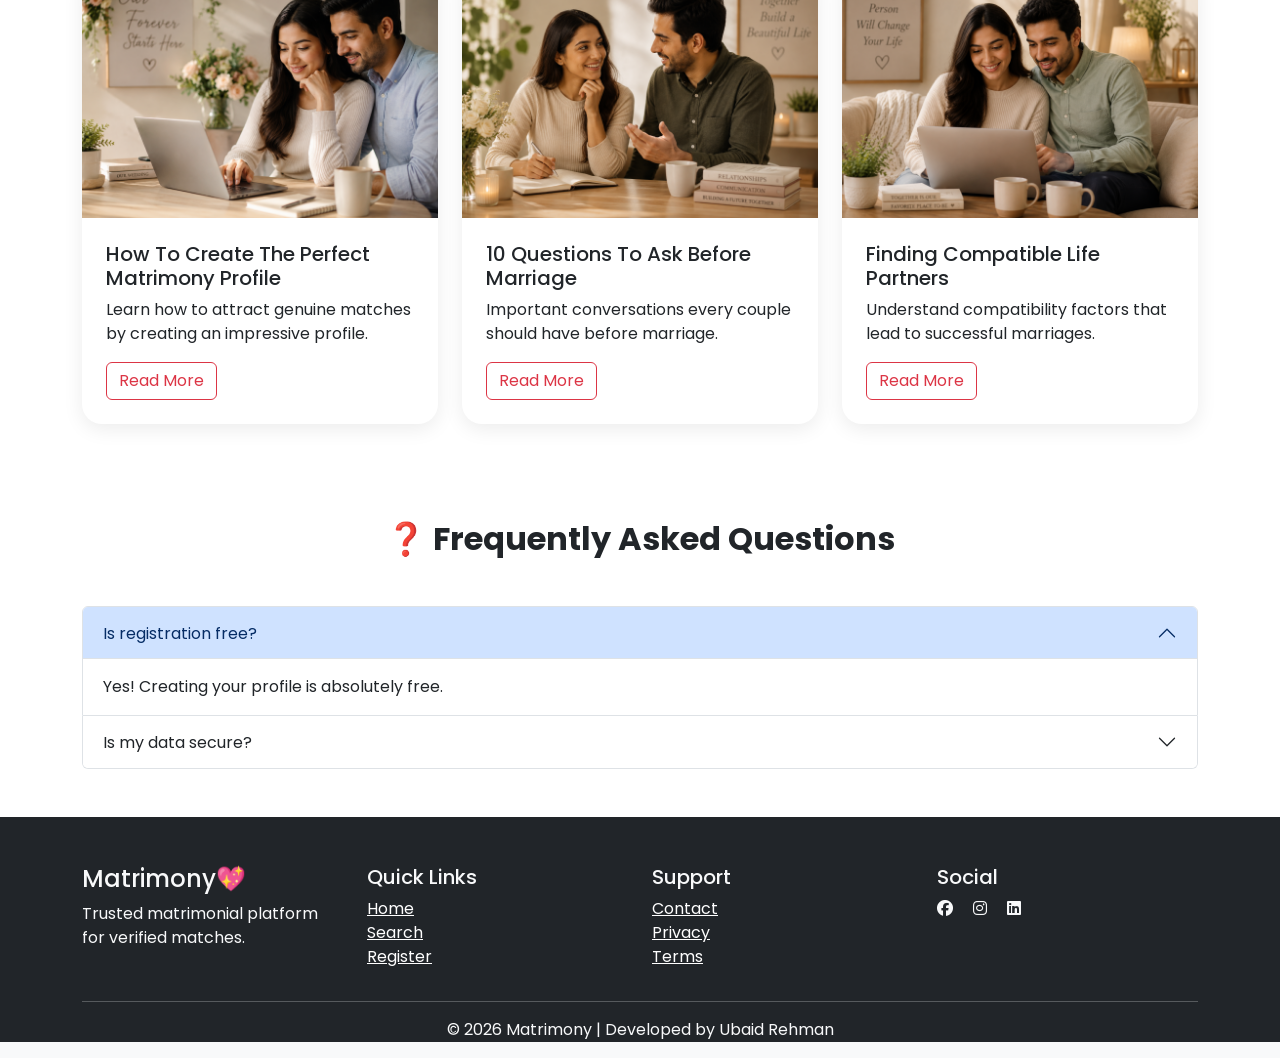
==== commit b7ba25ff: "Completed" ====
--- a/index.html
+++ b/index.html
@@ -45,10 +45,10 @@
       <!-- Navbar Links -->
       <div class="collapse navbar-collapse" id="mainNavbar">
         <ul class="navbar-nav ms-auto mb-2 mb-lg-0">
-          <li class="nav-item"><a class="nav-link active" href="#">Home</a></li>
-          <li class="nav-item"><a class="nav-link active" href="#">Search</a></li>
-          <li class="nav-item"><a class="nav-link active" href="#">About</a></li>
-          <li class="nav-item"><a class="nav-link active" href="#">Contact</a></li>
+          <li class="nav-item"><a class="nav-link active" href="index.html">Home</a></li>
+          <li class="nav-item"><a class="nav-link active" href="search.html">Search</a></li>
+          <li class="nav-item"><a class="nav-link active" href="about.html">About</a></li>
+          <li class="nav-item"><a class="nav-link active" href="contact.html">Contact</a></li>
           <li class="nav-item">
             <a class="btn btn-outline-danger ms-3 px-4" href="login.html">Login</a>
           </li>
@@ -99,11 +99,11 @@
     <!-- Buttons -->
     <div class="d-flex justify-content-center gap-3 mt-4 flex-wrap animate__animated animate__zoomIn animate__delay-2s">
 
-        <a href="#" class="btn btn-danger btn-lg px-4">
+        <a href="register.html" class="btn btn-danger btn-lg px-4">
             Register Free
         </a>
 
-        <a href="#" class="btn btn-outline-light btn-lg px-4">
+        <a href="search.html" class="btn btn-outline-light btn-lg px-4">
             Browse Matches
         </a>
 
@@ -335,12 +335,12 @@
 
     <div class="row g-4">
       <!-- Profile Card -->
-      <div class="col-md-6 col-lg-4">
+      <div class="col-md-6 col-lg-4 ">
         <div class="card profile-card h-100 shadow animate__animated animate__fadeInUp">
           <img src="images/ayesha.jpg" class="card-img-top" alt="Ayesha, 26">
-          <div class="card-body text-center">
-            <h5 class="card-title">Ayesha, 26</h5>
-            <p class=" text-light">Doctor | Mumbai</p>
+          <div class="card-body text-center ">
+            <h5 class="card-title  text-dark">Ayesha, 26</h5>
+            <p class=" text-light text-dark">Doctor | Mumbai</p>
             <a href="#" class="btn btn-danger btn-sm">View Profile</a>
           </div>
         </div>
@@ -351,8 +351,8 @@
         <div class="card profile-card h-100 shadow animate__animated animate__fadeInUp">
           <img src="images/ayesha.jpg" class="card-img-top" alt="Rahul, 30">
           <div class="card-body text-center">
-            <h5 class="card-title">Rahul, 30</h5>
-            <p class="text-light">Engineer | Pune</p>
+            <h5 class="card-title text-dark">Rahul, 30</h5>
+            <p class="text-light text-dark">Engineer | Pune</p>
             <a href="#" class="btn btn-danger btn-sm">View Profile</a>
           </div>
         </div>
@@ -363,8 +363,8 @@
         <div class="card profile-card h-100 shadow animate__animated animate__fadeInUp">
           <img src="images/ayesha.jpg" class="card-img-top" alt="Rahul, 30">
           <div class="card-body text-center">
-            <h5 class="card-title">Rahul, 30</h5>
-            <p class="text-light">Engineer | Pune</p>
+            <h5 class="card-title text-dark">Rahul, 30</h5>
+            <p class=" text-dark">Engineer | Pune</p>
             <a href="#" class="btn btn-danger btn-sm">View Profile</a>
           </div>
         </div>
@@ -713,6 +713,7 @@
   <!-- JS Files -->
   <script src="js/bootstrap.bundle.js"></script>
   <script src="js/script.js"></script>
+ 
   <a href="#" class="whatsapp-float">
     <i class="fab fa-whatsapp"></i>
 </a>
--- a/css/style.css
+++ b/css/style.css
@@ -322,3 +322,227 @@
     font-size:14px;
     color:#ddd;
 }
+
+/* Search CSs start
+ =========================
+   GLOBAL
+========================= */
+
+body{
+    background:#f8f9fa;
+    font-family:'Poppins',sans-serif;
+}
+
+/* =========================
+   LOADER
+========================= */
+
+#loader{
+    position:fixed;
+    top:0;
+    left:0;
+    width:100%;
+    height:100%;
+    background:#fff;
+    display:flex;
+    justify-content:center;
+    align-items:center;
+    z-index:99999;
+}
+
+/* =========================
+   NAVBAR
+========================= */
+
+.navbar{
+    position:sticky;
+    top:0;
+    z-index:9999;
+    backdrop-filter:blur(15px);
+    background:rgba(17,24,39,.95)!important;
+}
+
+.navbar-brand{
+    font-size:1.4rem;
+}
+
+/* =========================
+   FILTER CARD
+========================= */
+
+.filter-card{
+    background:#fff;
+    padding:25px;
+    border-radius:20px;
+    box-shadow:0 5px 20px rgba(0,0,0,.08);
+    position:sticky;
+    top:100px;
+}
+
+.filter-card h4{
+    font-weight:700;
+}
+
+.form-control,
+.form-select{
+    height:55px;
+    border-radius:12px;
+    border:1px solid #e5e5e5;
+}
+
+.form-control:focus,
+.form-select:focus{
+    border-color:#dc3545;
+    box-shadow:0 0 10px rgba(220,53,69,.15);
+}
+
+/* =========================
+   PROFILE CARD
+========================= */
+
+.profile-card{
+    background:#fff;
+    border-radius:20px;
+    overflow:hidden;
+    box-shadow:0 5px 20px rgba(0,0,0,.08);
+    transition:.4s;
+    height:100%;
+}
+
+.profile-card:hover{
+    transform:translateY(-10px);
+    box-shadow:0 15px 35px rgba(220,53,69,.15);
+}
+
+.profile-img{
+    width:100%;
+    height:280px;
+    object-fit:cover;
+    transition:.4s;
+}
+
+.profile-card:hover .profile-img{
+    transform:scale(1.05);
+}
+
+.profile-info{
+    padding:20px;
+}
+
+.profile-info h5{
+    font-weight:700;
+    margin-top:10px;
+}
+
+.profile-info p{
+    color:#666;
+    margin-bottom:8px;
+}
+
+.badge{
+    font-size:.85rem;
+}
+
+/* =========================
+   BUTTONS
+========================= */
+
+.btn-danger{
+    border-radius:10px;
+}
+
+.shortlist-btn{
+    width:100%;
+    border-radius:10px;
+}
+
+/* =========================
+   RESULT COUNT
+========================= */
+
+#resultCount{
+    font-weight:600;
+    color:#dc3545;
+}
+
+/* =========================
+   SCROLL TO TOP
+========================= */
+
+#topBtn{
+    position:fixed;
+    right:25px;
+    bottom:25px;
+    width:50px;
+    height:50px;
+    border:none;
+    border-radius:50%;
+    background:#dc3545;
+    color:#fff;
+    font-size:18px;
+    display:none;
+    cursor:pointer;
+    z-index:999;
+    box-shadow:0 5px 15px rgba(0,0,0,.2);
+}
+
+#topBtn:hover{
+    transform:translateY(-3px);
+}
+
+/* =========================
+   RESPONSIVE
+========================= */
+
+@media(max-width:992px){
+
+    .filter-card{
+        position:static;
+    }
+
+}
+
+@media(max-width:768px){
+
+    .profile-img{
+        height:250px;
+    }
+
+    .filter-card{
+        margin-bottom:20px;
+    }
+
+}
+/* Search CSs end */
+
+
+/* =========================
+   contact */
+body{
+    background:#f8f9fa;
+}
+
+.contact-hero{
+    background:#dc3545;
+    padding:100px 0;
+}
+
+.contact-card{
+    background:#fff;
+    padding:30px;
+    border-radius:20px;
+    box-shadow:0 5px 20px rgba(0,0,0,.08);
+}
+
+.form-control{
+    border-radius:12px;
+    padding:12px;
+}
+
+.btn-danger{
+    border-radius:10px;
+}
+
+/* =========================
+   contact */
+    
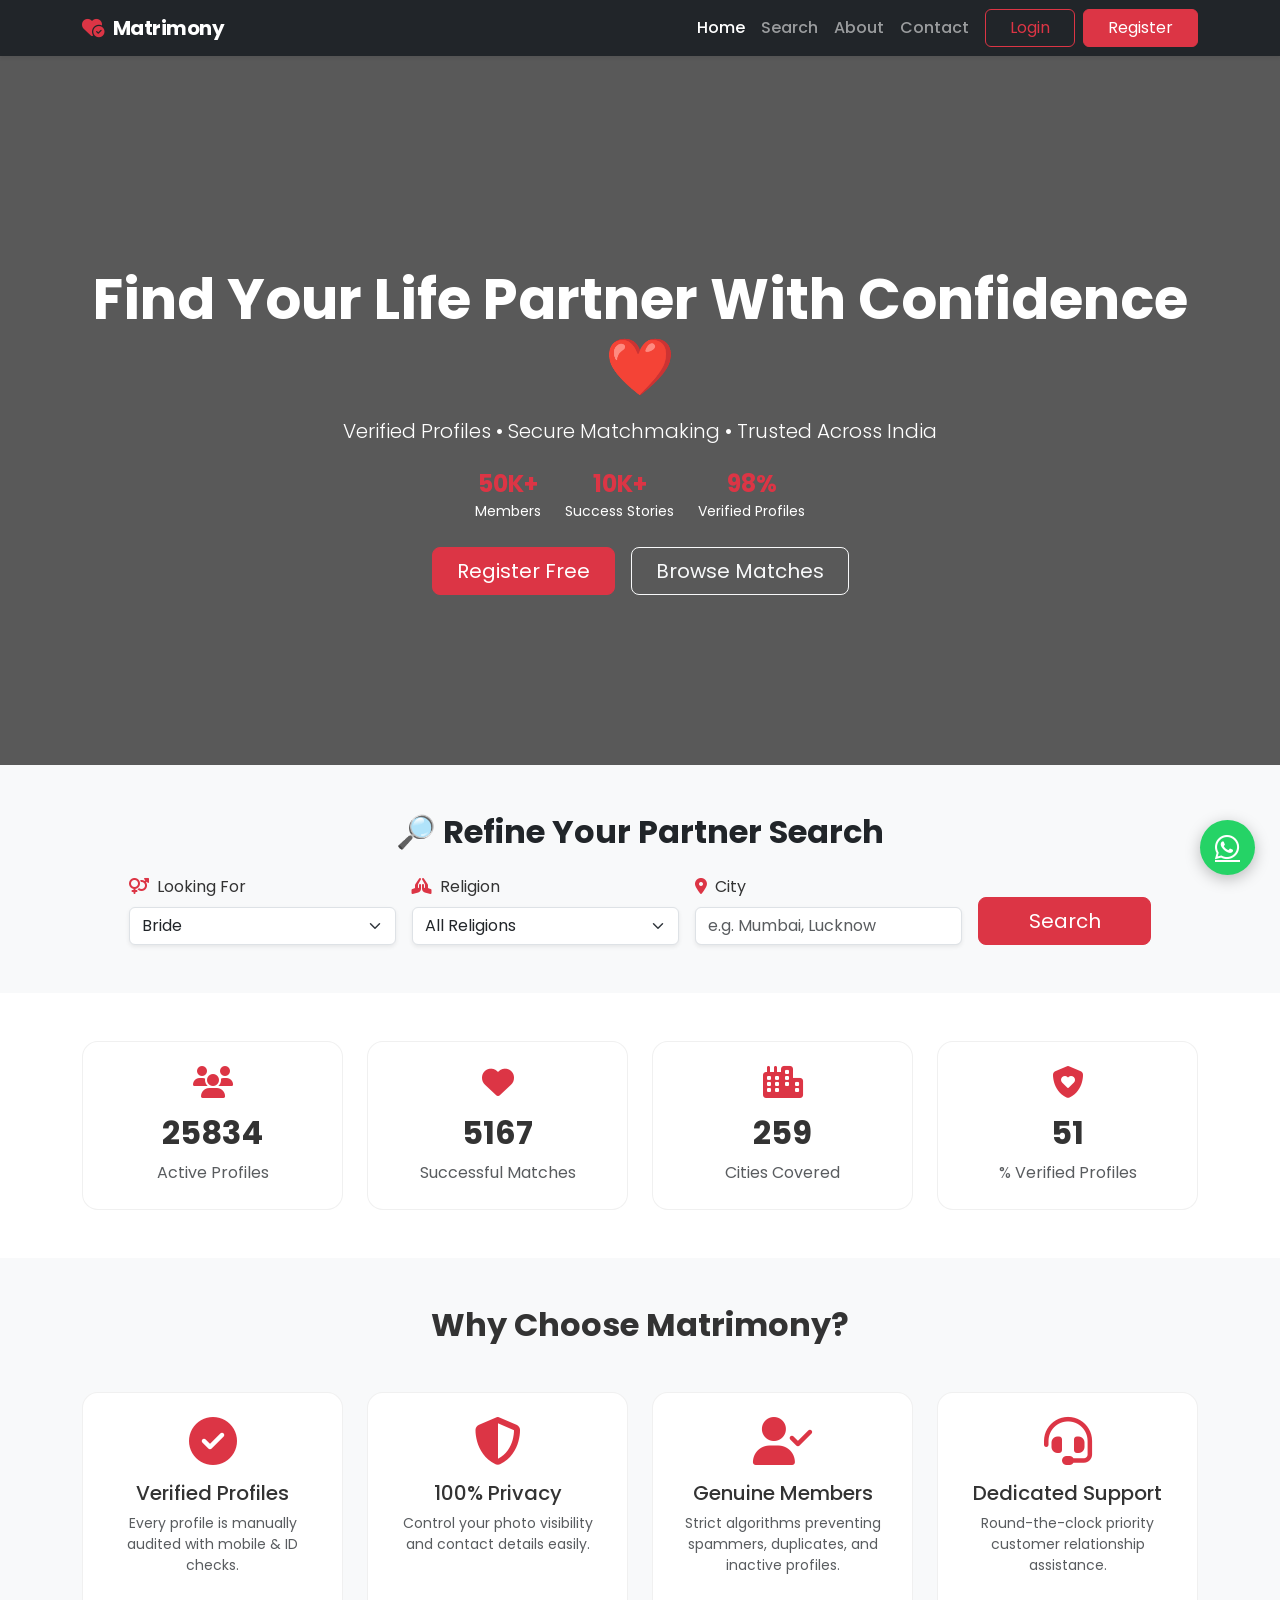
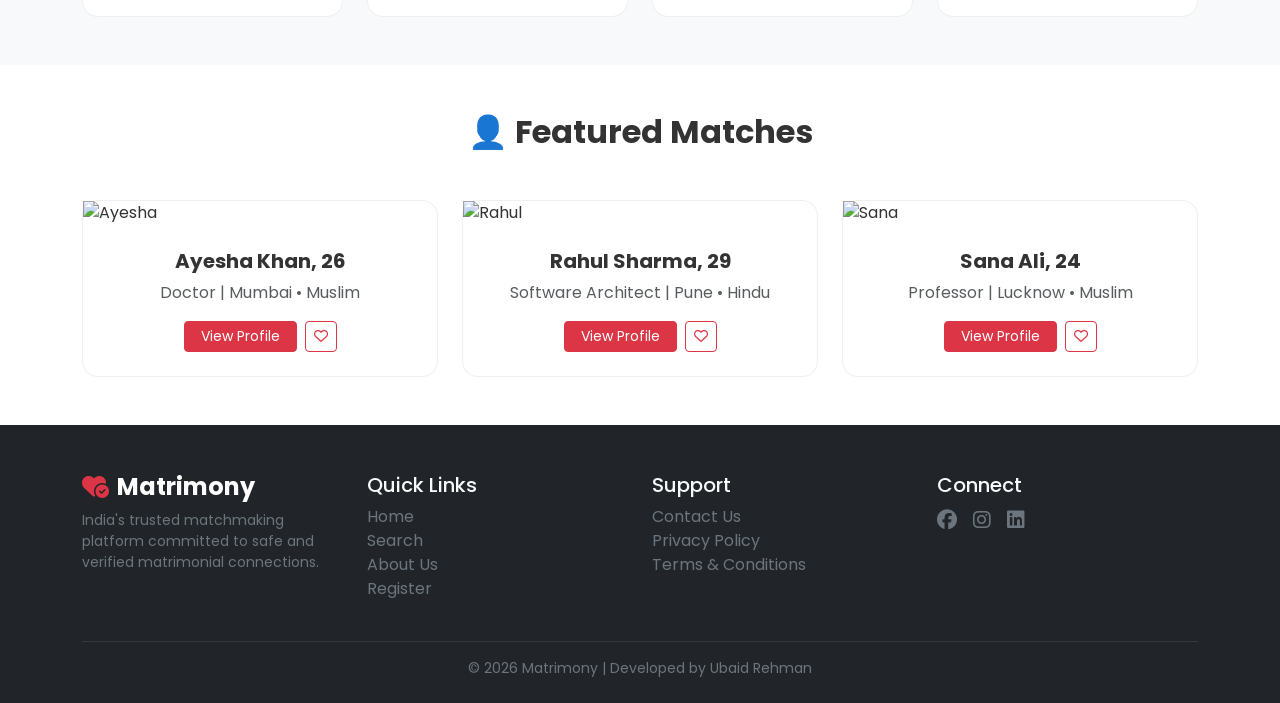
==== commit dba32df4: "completed frontend side" ====
--- a/index.html
+++ b/index.html
@@ -1,721 +1,284 @@
 <!DOCTYPE html>
 <html lang="en">
+
 <head>
   <meta charset="UTF-8">
-  <title>Matrimony | Find Your Match</title>
+  <title>Matrimony | Find Your Verified Match</title>
   <meta name="viewport" content="width=device-width, initial-scale=1.0">
-
   <meta name="description"
-content="Find verified bride and groom profiles across India. Trusted matrimonial platform with secure matchmaking.">
-
-<meta name="keywords"
-content="matrimony, marriage, muslim matrimony, bride, groom, matchmaking">
-  <!-- Bootstrap CSS -->
-  <link rel="stylesheet" href="css/bootstrap.css">
-  <!-- Google Fonts -->
-  <link href="https://fonts.googleapis.com/css2?family=Poppins&display=swap" rel="stylesheet">
-  <!-- Font Awesome (Icons) -->
+    content="Find verified bride and groom profiles across India. Trusted matrimonial matchmaking platform.">
+
+  <link rel="stylesheet" href="https://cdn.jsdelivr.net/npm/bootstrap@5.3.3/dist/css/bootstrap.min.css">
+  <link href="https://fonts.googleapis.com/css2?family=Poppins:wght@300;400;500;600;700&display=swap" rel="stylesheet">
   <link rel="stylesheet" href="https://cdnjs.cloudflare.com/ajax/libs/font-awesome/6.4.0/css/all.min.css">
-  <!-- Animate CSS -->
   <link rel="stylesheet" href="https://cdnjs.cloudflare.com/ajax/libs/animate.css/4.1.1/animate.min.css">
-  <!-- Custom CSS -->
   <link rel="stylesheet" href="css/style.css">
- 
- 
-
-
-
 </head>
+
 <body>
 
-<!-- ✅ HEADER START -->
-<header>
-  <nav class="navbar navbar-expand-lg navbar-dark bg-dark shadow-sm">
-    <div class="container">
-      <!-- Logo / Branding -->
-      <a class="navbar-brand fw-bold fs-4" href="#">
-        <i class="fa-solid fa-heart-circle-check text-danger me-2"></i> Matrimony
-      </a>
-
-      <!-- Toggler for Mobile View -->
-      <button class="navbar-toggler" type="button" data-bs-toggle="collapse" data-bs-target="#mainNavbar">
-        <span class="navbar-toggler-icon"></span>
-      </button>
-
-      <!-- Navbar Links -->
-      <div class="collapse navbar-collapse" id="mainNavbar">
-        <ul class="navbar-nav ms-auto mb-2 mb-lg-0">
-          <li class="nav-item"><a class="nav-link active" href="index.html">Home</a></li>
-          <li class="nav-item"><a class="nav-link active" href="search.html">Search</a></li>
-          <li class="nav-item"><a class="nav-link active" href="about.html">About</a></li>
-          <li class="nav-item"><a class="nav-link active" href="contact.html">Contact</a></li>
-          <li class="nav-item">
-            <a class="btn btn-outline-danger ms-3 px-4" href="login.html">Login</a>
-          </li>
-          <li class="nav-item">
-            <a class="btn btn-danger ms-2 px-4" href="register.html">Register</a>
-          </li>
-        </ul>
-      </div>
-    </div>
-  </nav>
-</header>
-<!-- ✅ HEADER END -->
-
-
-
-<!-- 🎯 HERO SECTION WITH BACKGROUND IMAGE -->
-<section class="hero-bg d-flex align-items-center text-center text-white" style="background-image: url(images/bannerbg-27164196.jpg);" >
-  <div class="container">
-
-    <h1 class="display-4 fw-bold mb-3 animate__animated animate__fadeInDown">
+  <!-- Preloader -->
+  <div id="loader">
+    <div class="spinner-border text-danger" role="status"></div>
+  </div>
+
+  <!-- Navigation -->
+  <header>
+    <nav class="navbar navbar-expand-lg navbar-dark bg-dark shadow-sm fixed-top">
+      <div class="container">
+        <a class="navbar-brand text-white" href="index.html">
+          <i class="fa-solid fa-heart-circle-check text-danger me-2"></i>Matrimony
+        </a>
+        <button class="navbar-toggler" type="button" data-bs-toggle="collapse" data-bs-target="#mainNavbar">
+          <span class="navbar-toggler-icon"></span>
+        </button>
+
+        <div class="collapse navbar-collapse" id="mainNavbar">
+          <ul class="navbar-nav ms-auto align-items-lg-center">
+            <li class="nav-item"><a class="nav-link active" href="index.html">Home</a></li>
+            <li class="nav-item"><a class="nav-link" href="search.html">Search</a></li>
+            <li class="nav-item"><a class="nav-link" href="about.html">About</a></li>
+            <li class="nav-item"><a class="nav-link" href="contact.html">Contact</a></li>
+            <li class="nav-item ms-lg-2"><a class="btn btn-outline-danger px-4" href="login.html">Login</a></li>
+            <li class="nav-item ms-lg-2"><a class="btn btn-danger px-4" href="register.html">Register</a></li>
+          </ul>
+        </div>
+      </div>
+    </nav>
+  </header>
+
+  <!-- Hero Section -->
+  <section class="hero-bg text-center text-white pt-5">
+    <div class="container mt-5">
+      <h1 class="display-4 fw-bold mb-3 animate__animated animate__fadeInDown">
         Find Your Life Partner With Confidence ❤️
-    </h1>
-
-    <p class="lead animate__animated animate__fadeInUp animate__delay-1s">
+      </h1>
+      <p class="lead animate__animated animate__fadeInUp">
         Verified Profiles • Secure Matchmaking • Trusted Across India
-    </p>
-
-    <!-- Hero Stats -->
-    <div class="d-flex justify-content-center gap-4 mt-4 flex-wrap animate__animated animate__fadeInUp animate__delay-1s">
-
+      </p>
+
+      <div class="d-flex justify-content-center gap-4 mt-4 flex-wrap">
         <div>
-            <h4 class="fw-bold text-danger mb-0">50K+</h4>
-            <small>Members</small>
-        </div>
-
+          <h4 class="fw-bold text-danger mb-0">50K+</h4><small>Members</small>
+        </div>
         <div>
-            <h4 class="fw-bold text-danger mb-0">10K+</h4>
-            <small>Success Stories</small>
-        </div>
-
+          <h4 class="fw-bold text-danger mb-0">10K+</h4><small>Success Stories</small>
+        </div>
         <div>
-            <h4 class="fw-bold text-danger mb-0">98%</h4>
-            <small>Verified Profiles</small>
-        </div>
-
-    </div>
-
-    <!-- Buttons -->
-    <div class="d-flex justify-content-center gap-3 mt-4 flex-wrap animate__animated animate__zoomIn animate__delay-2s">
-
-        <a href="register.html" class="btn btn-danger btn-lg px-4">
-            Register Free
-        </a>
-
-        <a href="search.html" class="btn btn-outline-light btn-lg px-4">
-            Browse Matches
-        </a>
-
-    </div>
-
-</div>
-</section>
-
-
-
-<!-- 🔍 ELEVATED SEARCH FILTERS SECTION -->
-<section class="search-section py-5 bg-light">
-  <div class="container">
-    <h2 class="text-center fw-bold text-dark mb-5 animate__animated animate__fadeInUp">
-      🔎 Refine Your Partner Search
-    </h2>
-
-    <div class="row justify-content-center">
-      <!-- Age -->
-      <div class="col-md-3 mb-3 animate__animated animate__fadeInLeft">
-        <label class="form-label"><i class="fa-solid fa-user-clock me-2 text-danger"></i> Age</label>
-        <input type="text" class="form-control shadow-sm" placeholder="e.g. 25 - 30">
-      </div>
-
-      <!-- Religion -->
-      <div class="col-md-3 mb-3 animate__animated animate__fadeInUp">
-        <label class="form-label"><i class="fa-solid fa-praying-hands me-2 text-danger"></i> Religion</label>
-        <select class="form-select shadow-sm">
-          <option selected disabled>Choose Religion</option>
-          <option>Hindu</option>
-          <option>Muslim</option>
-          <option>Sikh</option>
-          <option>Christian</option>
-        </select>
-      </div>
-
-      <!-- Location -->
-      <div class="col-md-3 mb-3 animate__animated animate__fadeInRight">
-        <label class="form-label"><i class="fa-solid fa-location-dot me-2 text-danger"></i> Location</label>
-        <input type="text" class="form-control shadow-sm" placeholder="e.g. Lucknow">
-      </div>
- <!-- Search Button -->
-       <div class="col-md-2 d-grid mt-4 animate__animated animate__zoomIn">
-        <button class="btn btn-danger btn-lg">
-          <i class="fa-solid fa-magnifying-glass me-2"></i> Search
-        </button>
-      </div>
-
-<!-- 📊 STATS COUNTER SECTION -->
-<section class="stats-section py-5 bg-white">
-  <div class="container">
-    <div class="row text-center g-4">
-
-      <div class="col-md-3">
-        <div class="stats-card shadow-sm p-4 rounded">
-          <i class="fa-solid fa-users fa-2x text-danger mb-3"></i>
-          <h2 class="fw-bold counter" data-target="50000">0</h2>
-          <p class="mb-0 text-muted">Active Profiles</p>
-        </div>
-      </div>
-
-      <div class="col-md-3">
-        <div class="stats-card shadow-sm p-4 rounded">
-          <i class="fa-solid fa-heart fa-2x text-danger mb-3"></i>
-          <h2 class="fw-bold counter" data-target="10000">0</h2>
-          <p class="mb-0 text-muted">Successful Matches</p>
-        </div>
-      </div>
-
-      <div class="col-md-3">
-        <div class="stats-card shadow-sm p-4 rounded">
-          <i class="fa-solid fa-city fa-2x text-danger mb-3"></i>
-         <h2 class="fw-bold counter" data-target="500">0</h2>
-          <p class="mb-0 text-muted">Cities Covered</p>
-        </div>
-      </div>
-
-      <div class="col-md-3">
-        <div class="stats-card shadow-sm p-4 rounded">
-          <i class="fa-solid fa-shield-heart fa-2x text-danger mb-3"></i>
-         <h2 class="fw-bold counter" data-target="98">0</h2>
-          <p class="mb-0 text-muted">Verified Members</p>
-        </div>
-      </div>
-
-    </div>
-  </div>
-</section>
-
-
-     
-     
-    </div>
-  </div>
-</section>
-
-
-<section class="trust-section py-5">
-  <div class="container">
-    
-    <h2 class="text-center fw-bold mb-5">
-      Why Choose Our Matrimony?
-    </h2>
-
-    <div class="row g-4">
-
-      <div class="col-md-3">
-        <div class="trust-card text-center p-4">
-          <i class="fa-solid fa-circle-check fa-3x text-danger mb-3"></i>
-          <h5>Verified Profiles</h5>
-          <p>Every profile is manually reviewed.</p>
-        </div>
-      </div>
-
-      <div class="col-md-3">
-        <div class="trust-card text-center p-4">
-          <i class="fa-solid fa-shield-halved fa-3x text-danger mb-3"></i>
-          <h5>100% Privacy</h5>
-          <p>Your information stays secure.</p>
-        </div>
-      </div>
-
-      <div class="col-md-3">
-        <div class="trust-card text-center p-4">
-          <i class="fa-solid fa-user-check fa-3x text-danger mb-3"></i>
-          <h5>Genuine Members</h5>
-          <p>No fake or duplicate accounts.</p>
-        </div>
-      </div>
-
-      <div class="col-md-3">
-        <div class="trust-card text-center p-4">
-          <i class="fa-solid fa-headset fa-3x text-danger mb-3"></i>
-          <h5>24/7 Support</h5>
-          <p>Always here to help you.</p>
-        </div>
-      </div>
-
-    </div>
-
-  </div>
-</section>
-
-
-<!-- ❤️ SUCCESS STORIES SECTION START -->
-<section class="success-stories py-5 bg-white">
-  <div class="container">
-
-    <h2 class="text-center fw-bold mb-5">
-      ❤️ Our Success Stories
-    </h2>
-
-    <div class="row g-4">
-
-      <!-- Story 1 -->
-      <div class="col-md-4">
-        <div class="story-card">
-          <img src="images/wedding1.jpg" alt="Ahmed & Fatima" class="img-fluid story-img">
-
-          <div class="story-content">
-            <h4>Ahmed ❤️ Fatima</h4>
-
-            <p>
-              We met through Matrimony and instantly connected.
-              Today we are happily married and grateful for this platform.
-            </p>
-
-            <span class="badge bg-danger">
-              Married in 2024
-            </span>
-          </div>
-        </div>
-      </div>
-
-      <!-- Story 2 -->
-      <div class="col-md-4">
-        <div class="story-card">
-          <img src="images/wedding2.jpg" alt="Rahul & Priya" class="img-fluid story-img">
-
-          <div class="story-content">
-            <h4>Rahul ❤️ Priya</h4>
-
-            <p>
-              Finding the right life partner felt difficult until we joined.
-              Thank you for helping us find each other.
-            </p>
-
-            <span class="badge bg-danger">
-              Married in 2023
-            </span>
-          </div>
-        </div>
-      </div>
-
-      <!-- Story 3 -->
-      <div class="col-md-4">
-        <div class="story-card">
-          <img src="images/wedding3.jpg" alt="Ali & Sana" class="img-fluid story-img">
-
-          <div class="story-content">
-            <h4>Ali ❤️ Sana</h4>
-
-            <p>
-              A beautiful journey started with a simple profile match.
-              Now we are building our future together.
-            </p>
-
-            <span class="badge bg-danger">
-              Married in 2025
-            </span>
-          </div>
-        </div>
-      </div>
-
-    </div>
-
-  </div>
-</section>
-<!-- ❤️ SUCCESS STORIES SECTION END -->
-
-
-
-<!-- 👤 FEATURED PROFILES CARD SECTION -->
-<section class="featured-profiles py-5 bg-light text-dark">
-  <div class="container">
-    <h2 class="text-center fw-bold mb-5 animate__animated animate__fadeInUp">
-      👤 Featured Matrimony Profiles
-    </h2>
-
-    <div class="row g-4">
-      <!-- Profile Card -->
-      <div class="col-md-6 col-lg-4 ">
-        <div class="card profile-card h-100 shadow animate__animated animate__fadeInUp">
-          <img src="images/ayesha.jpg" class="card-img-top" alt="Ayesha, 26">
-          <div class="card-body text-center ">
-            <h5 class="card-title  text-dark">Ayesha, 26</h5>
-            <p class=" text-light text-dark">Doctor | Mumbai</p>
-            <a href="#" class="btn btn-danger btn-sm">View Profile</a>
-          </div>
-        </div>
-      </div>
-
-      <!-- Profile Card -->
-      <div class="col-md-6 col-lg-4">
-        <div class="card profile-card h-100 shadow animate__animated animate__fadeInUp">
-          <img src="images/ayesha.jpg" class="card-img-top" alt="Rahul, 30">
-          <div class="card-body text-center">
-            <h5 class="card-title text-dark">Rahul, 30</h5>
-            <p class="text-light text-dark">Engineer | Pune</p>
-            <a href="#" class="btn btn-danger btn-sm">View Profile</a>
-          </div>
-        </div>
-      </div>
-      
-      <!-- Profile Card -->
-      <div class="col-md-6 col-lg-4">
-        <div class="card profile-card h-100 shadow animate__animated animate__fadeInUp">
-          <img src="images/ayesha.jpg" class="card-img-top" alt="Rahul, 30">
-          <div class="card-body text-center">
-            <h5 class="card-title text-dark">Rahul, 30</h5>
-            <p class=" text-dark">Engineer | Pune</p>
-            <a href="#" class="btn btn-danger btn-sm">View Profile</a>
-          </div>
-        </div>
-      </div>
-    
-      <!-- Add more profiles here -->
-    </div>
-  </div>
-</section>
-
-
-
-
-
-
-<!-- 🎯 HOW IT WORKS SECTION -->
-<section class="how-it-works py-5 bg-white">
-  <div class="container">
-    <h2 class="text-center fw-bold mb-5 animate__animated animate__fadeInUp">
-      💡 How Our Platform Works
-    </h2>
-    <div class="row g-4 text-center">
-
-      <!-- Step 1 -->
-      <div class="col-md-4 animate__animated animate__fadeInLeft">
-        <i class="fa-solid fa-user-plus fa-3x text-danger mb-3"></i>
-        <h5>Register</h5>
-        <p class="text-muted">Create your free account in just 2 minutes.</p>
-      </div>
-
-      <!-- Step 2 -->
-      <div class="col-md-4 animate__animated animate__fadeInUp">
-        <i class="fa-solid fa-id-card fa-3x text-danger mb-3"></i>
-        <h5>Create Profile</h5>
-        <p class="text-muted">Fill in personal details and preferences.</p>
-      </div>
-
-      <!-- Step 3 -->
-      <div class="col-md-4 animate__animated animate__fadeInRight">
-        <i class="fa-solid fa-heart fa-3x text-danger mb-3"></i>
-        <h5>Find Match</h5>
-        <p class="text-muted">Browse compatible profiles and start connecting.</p>
-      </div>
-
-    </div>
-  </div>
-</section>
-
-
-
-<!-- 💬 TESTIMONIALS SECTION -->
-<section class="testimonials py-5 bg-white">
-  <div class="container">
-    <h2 class="text-center fw-bold mb-5 animate__animated animate__fadeInUp">
-      💬 What Our Users Say
-    </h2>
-    <div class="row g-4 justify-content-center text-center">
-
-      <!-- Testimonial 1 -->
-      <div class="col-md-5 animate__animated animate__fadeInLeft">
-        <div class="border rounded p-4 shadow-sm">
-          <p class="text-muted">
-            “I found the love of my life here! Thank you Matrimony team for helping us connect.”
-          </p>
-          <h6 class="mt-3 text-danger">— Raj & Neha</h6>
-        </div>
-      </div>
-
-      <!-- Testimonial 2 -->
-      <div class="col-md-5 animate__animated animate__fadeInRight">
-        <div class="border rounded p-4 shadow-sm">
-          <p class="text-muted">
-            “A very secure and genuine platform with real matches. I recommend it to everyone.”
-          </p>
-          <h6 class="mt-3 text-danger">— Priya, Delhi</h6>
-        </div>
-      </div>
-
-    </div>
-  </div>
-</section>
-
-
-
-<section class="cta-banner py-5 text-center text-white" style="background-color: #dc3545;">
-  <div class="container">
-    <h2 class="fw-bold mb-3">Ready to Begin Your Journey?</h2>
-    <p class="mb-4">Create your profile and connect with genuine matches today.</p>
-    <a href="#" class="btn btn-light btn-lg px-4">Create Profile Now</a>
-  </div>
-</section>
-
-<!-- 💎 MEMBERSHIP PLANS -->
-<section class="pricing-section py-5 bg-light">
-  <div class="container">
-
-    <h2 class="text-center fw-bold mb-3">
-      💎 Membership Plans
-    </h2>
-
-    <p class="text-center text-muted mb-5">
-      Choose the plan that suits your matchmaking journey.
-    </p>
-
-    <div class="row g-4">
-
-      <!-- Free Plan -->
-      <div class="col-md-4">
-        <div class="pricing-card text-center p-4">
-          <h3>Free</h3>
-          <h1 class="my-3">₹0</h1>
-
+          <h4 class="fw-bold text-danger mb-0">98%</h4><small>Verified Profiles</small>
+        </div>
+      </div>
+
+      <div class="d-flex justify-content-center gap-3 mt-4 flex-wrap">
+        <a href="register.html" class="btn btn-danger btn-lg px-4">Register Free</a>
+        <a href="search.html" class="btn btn-outline-light btn-lg px-4">Browse Matches</a>
+      </div>
+    </div>
+  </section>
+
+  <!-- Quick Search Form -->
+  <section class="py-5 bg-light">
+    <div class="container">
+      <h2 class="text-center fw-bold text-dark mb-4">🔎 Refine Your Partner Search</h2>
+      <form action="search.html" method="GET" class="row g-3 justify-content-center align-items-end">
+        <div class="col-md-3">
+          <label class="form-label"><i class="fa-solid fa-venus-mars text-danger me-1"></i> Looking For</label>
+          <select name="gender" class="form-select shadow-sm">
+            <option value="Female">Bride</option>
+            <option value="Male">Groom</option>
+          </select>
+        </div>
+        <div class="col-md-3">
+          <label class="form-label"><i class="fa-solid fa-praying-hands text-danger me-1"></i> Religion</label>
+          <select name="religion" class="form-select shadow-sm">
+            <option value="">All Religions</option>
+            <option value="Muslim">Muslim</option>
+            <option value="Hindu">Hindu</option>
+            <option value="Sikh">Sikh</option>
+            <option value="Christian">Christian</option>
+          </select>
+        </div>
+        <div class="col-md-3">
+          <label class="form-label"><i class="fa-solid fa-location-dot text-danger me-1"></i> City</label>
+          <input type="text" name="city" class="form-control shadow-sm" placeholder="e.g. Mumbai, Lucknow">
+        </div>
+        <div class="col-md-2 d-grid">
+          <button type="submit" class="btn btn-danger btn-lg">Search</button>
+        </div>
+      </form>
+    </div>
+  </section>
+
+  <!-- Live Stats Section -->
+  <section class="stats-section py-5 bg-white">
+    <div class="container">
+      <div class="row text-center g-4">
+        <div class="col-md-3">
+          <div class="stats-card p-4">
+            <i class="fa-solid fa-users fa-2x text-danger mb-3"></i>
+            <h2 class="fw-bold counter" data-target="50000">0</h2>
+            <p class="text-muted mb-0">Active Profiles</p>
+          </div>
+        </div>
+        <div class="col-md-3">
+          <div class="stats-card p-4">
+            <i class="fa-solid fa-heart fa-2x text-danger mb-3"></i>
+            <h2 class="fw-bold counter" data-target="10000">0</h2>
+            <p class="text-muted mb-0">Successful Matches</p>
+          </div>
+        </div>
+        <div class="col-md-3">
+          <div class="stats-card p-4">
+            <i class="fa-solid fa-city fa-2x text-danger mb-3"></i>
+            <h2 class="fw-bold counter" data-target="500">0</h2>
+            <p class="text-muted mb-0">Cities Covered</p>
+          </div>
+        </div>
+        <div class="col-md-3">
+          <div class="stats-card p-4">
+            <i class="fa-solid fa-shield-heart fa-2x text-danger mb-3"></i>
+            <h2 class="fw-bold counter" data-target="98">0</h2>
+            <p class="text-muted mb-0">% Verified Profiles</p>
+          </div>
+        </div>
+      </div>
+    </div>
+  </section>
+
+  <!-- Value Propositions -->
+  <section class="py-5 bg-light">
+    <div class="container">
+      <h2 class="text-center fw-bold mb-5">Why Choose Matrimony?</h2>
+      <div class="row g-4">
+        <div class="col-md-3 text-center">
+          <div class="trust-card p-4 h-100">
+            <i class="fa-solid fa-circle-check fa-3x text-danger mb-3"></i>
+            <h5>Verified Profiles</h5>
+            <p class="text-muted small">Every profile is manually audited with mobile & ID checks.</p>
+          </div>
+        </div>
+        <div class="col-md-3 text-center">
+          <div class="trust-card p-4 h-100">
+            <i class="fa-solid fa-shield-halved fa-3x text-danger mb-3"></i>
+            <h5>100% Privacy</h5>
+            <p class="text-muted small">Control your photo visibility and contact details easily.</p>
+          </div>
+        </div>
+        <div class="col-md-3 text-center">
+          <div class="trust-card p-4 h-100">
+            <i class="fa-solid fa-user-check fa-3x text-danger mb-3"></i>
+            <h5>Genuine Members</h5>
+            <p class="text-muted small">Strict algorithms preventing spammers, duplicates, and inactive profiles.</p>
+          </div>
+        </div>
+        <div class="col-md-3 text-center">
+          <div class="trust-card p-4 h-100">
+            <i class="fa-solid fa-headset fa-3x text-danger mb-3"></i>
+            <h5>Dedicated Support</h5>
+            <p class="text-muted small">Round-the-clock priority customer relationship assistance.</p>
+          </div>
+        </div>
+      </div>
+    </div>
+  </section>
+
+  <!-- Featured Profiles -->
+  <section class="py-5 bg-white">
+    <div class="container">
+      <h2 class="text-center fw-bold mb-5">👤 Featured Matches</h2>
+      <div class="row g-4">
+        <div class="col-md-4">
+          <div class="profile-card h-100">
+            <img src="https://images.unsplash.com/photo-1544005313-94ddf0286df2?auto=format&fit=crop&w=600&q=80"
+              alt="Ayesha">
+            <div class="p-4 text-center">
+              <h5 class="fw-bold">Ayesha Khan, 26</h5>
+              <p class="text-muted mb-3">Doctor | Mumbai • Muslim</p>
+              <div class="d-flex justify-content-center gap-2">
+                <a href="profile-details.html" class="btn btn-danger btn-sm px-3">View Profile</a>
+                <button class="btn btn-outline-danger btn-sm shortlist-btn"><i class="fa-regular fa-heart"></i></button>
+              </div>
+            </div>
+          </div>
+        </div>
+        <div class="col-md-4">
+          <div class="profile-card h-100">
+            <img src="https://images.unsplash.com/photo-1506794778202-cad84cf45f1d?auto=format&fit=crop&w=600&q=80"
+              alt="Rahul">
+            <div class="p-4 text-center">
+              <h5 class="fw-bold">Rahul Sharma, 29</h5>
+              <p class="text-muted mb-3">Software Architect | Pune • Hindu</p>
+              <div class="d-flex justify-content-center gap-2">
+                <a href="profile-details.html" class="btn btn-danger btn-sm px-3">View Profile</a>
+                <button class="btn btn-outline-danger btn-sm shortlist-btn"><i class="fa-regular fa-heart"></i></button>
+              </div>
+            </div>
+          </div>
+        </div>
+        <div class="col-md-4">
+          <div class="profile-card h-100">
+            <img src="https://images.unsplash.com/photo-1534528741775-53994a69daeb?auto=format&fit=crop&w=600&q=80"
+              alt="Sana">
+            <div class="p-4 text-center">
+              <h5 class="fw-bold">Sana Ali, 24</h5>
+              <p class="text-muted mb-3">Professor | Lucknow • Muslim</p>
+              <div class="d-flex justify-content-center gap-2">
+                <a href="profile-details.html" class="btn btn-danger btn-sm px-3">View Profile</a>
+                <button class="btn btn-outline-danger btn-sm shortlist-btn"><i class="fa-regular fa-heart"></i></button>
+              </div>
+            </div>
+          </div>
+        </div>
+      </div>
+    </div>
+  </section>
+
+  <!-- Footer -->
+  <footer class="bg-dark text-light pt-5 pb-4">
+    <div class="container">
+      <div class="row g-4">
+        <div class="col-md-3">
+          <h4 class="fw-bold text-white"><i class="fa-solid fa-heart-circle-check text-danger me-2"></i>Matrimony</h4>
+          <p class="text-secondary small">India's trusted matchmaking platform committed to safe and verified
+            matrimonial connections.</p>
+        </div>
+        <div class="col-md-3">
+          <h5>Quick Links</h5>
           <ul class="list-unstyled">
-            <li>✔ Create Profile</li>
-            <li>✔ Search Profiles</li>
-            <li>✔ View Limited Profiles</li>
-            <li>❌ Direct Chat</li>
+            <li><a href="index.html" class="text-secondary text-decoration-none">Home</a></li>
+            <li><a href="search.html" class="text-secondary text-decoration-none">Search</a></li>
+            <li><a href="about.html" class="text-secondary text-decoration-none">About Us</a></li>
+            <li><a href="register.html" class="text-secondary text-decoration-none">Register</a></li>
           </ul>
-
-          <a href="#" class="btn btn-outline-danger mt-3">
-            Get Started
-          </a>
-        </div>
-      </div>
-
-      <!-- Premium -->
-      <div class="col-md-4">
-        <div class="pricing-card featured-plan text-center p-4">
-          <span class="badge bg-danger mb-3">
-            Most Popular
-          </span>
-
-          <h3>Premium</h3>
-          <h1 class="my-3">₹499</h1>
-
+        </div>
+        <div class="col-md-3">
+          <h5>Support</h5>
           <ul class="list-unstyled">
-            <li>✔ Unlimited Profile Views</li>
-            <li>✔ Send Interests</li>
-            <li>✔ Priority Search</li>
-            <li>✔ Direct Chat</li>
+            <li><a href="contact.html" class="text-secondary text-decoration-none">Contact Us</a></li>
+            <li><a href="#" class="text-secondary text-decoration-none">Privacy Policy</a></li>
+            <li><a href="#" class="text-secondary text-decoration-none">Terms & Conditions</a></li>
           </ul>
-
-          <a href="#" class="btn btn-danger mt-3">
-            Choose Plan
-          </a>
-        </div>
-      </div>
-
-      <!-- Gold -->
-      <div class="col-md-4">
-        <div class="pricing-card text-center p-4">
-          <h3>Gold</h3>
-          <h1 class="my-3">₹999</h1>
-
-          <ul class="list-unstyled">
-            <li>✔ Everything in Premium</li>
-            <li>✔ Profile Boost</li>
-            <li>✔ Dedicated Support</li>
-            <li>✔ Verified Badge</li>
-          </ul>
-
-          <a href="#" class="btn btn-outline-danger mt-3">
-            Choose Plan
-          </a>
-        </div>
-      </div>
-
-    </div>
-
-  </div>
-</section>
-
-
-
-<!-- BLOG SECTION -->
-
-<section class="blog-section py-5 bg-white">
-    <div class="container">
-
-        <h2 class="text-center fw-bold mb-5">
-            📝 Matrimony Tips & Advice
-        </h2>
-
-        <div class="row g-4">
-
-            <div class="col-md-4">
-                <div class="blog-card">
-
-                    <img src="images/advice1.png" class="img-fluid blog-img">
-
-                    <div class="p-4">
-                        <h5>
-                            How To Create The Perfect Matrimony Profile
-                        </h5>
-
-                        <p>
-                            Learn how to attract genuine matches by creating an impressive profile.
-                        </p>
-
-                        <a href="#" class="btn btn-outline-danger">
-                            Read More
-                        </a>
-                    </div>
-
-                </div>
-            </div>
-
-            <div class="col-md-4">
-                <div class="blog-card">
-
-                    <img src="images/advice2.png" class="img-fluid blog-img">
-
-                    <div class="p-4">
-                        <h5>
-                            10 Questions To Ask Before Marriage
-                        </h5>
-
-                        <p>
-                            Important conversations every couple should have before marriage.
-                        </p>
-
-                        <a href="#" class="btn btn-outline-danger">
-                            Read More
-                        </a>
-                    </div>
-
-                </div>
-            </div>
-
-            <div class="col-md-4">
-                <div class="blog-card">
-
-                    <img src="images/advice3.png" class="img-fluid blog-img">
-
-                    <div class="p-4">
-                        <h5>
-                            Finding Compatible Life Partners
-                        </h5>
-
-                        <p>
-                            Understand compatibility factors that lead to successful marriages.
-                        </p>
-
-                        <a href="#" class="btn btn-outline-danger">
-                            Read More
-                        </a>
-                    </div>
-
-                </div>
-            </div>
-
-        </div>
-
-    </div>
-</section>
-
-
-<section class="faqs py-5 bg-white">
-  <div class="container">
-    <h2 class="text-center fw-bold mb-5">❓ Frequently Asked Questions</h2>
-    <div class="accordion" id="faqAccordion">
-      
-      <div class="accordion-item">
-        <h2 class="accordion-header" id="faq1">
-          <button class="accordion-button" type="button" data-bs-toggle="collapse" data-bs-target="#ans1">
-            Is registration free?
-          </button>
-        </h2>
-        <div id="ans1" class="accordion-collapse collapse show" data-bs-parent="#faqAccordion">
-          <div class="accordion-body">
-            Yes! Creating your profile is absolutely free.
-          </div>
-        </div>
-      </div>
-
-      <div class="accordion-item">
-        <h2 class="accordion-header" id="faq2">
-          <button class="accordion-button collapsed" type="button" data-bs-toggle="collapse" data-bs-target="#ans2">
-            Is my data secure?
-          </button>
-        </h2>
-        <div id="ans2" class="accordion-collapse collapse" data-bs-parent="#faqAccordion">
-          <div class="accordion-body">
-            100% secure! We use encryption & privacy-first policies.
-          </div>
-        </div>
-      </div>
-
-    </div>
-  </div>
-</section>
-
-
-
-
-
-<footer class="bg-dark text-light pt-5">
-
-<div class="container">
-
-<div class="row">
-
-<div class="col-md-3">
-<h4>Matrimony💖</h4>
-<p>Trusted matrimonial platform for verified matches.</p>
-</div>
-
-<div class="col-md-3">
-<h5>Quick Links</h5>
-<ul class="list-unstyled">
-<li><a href="#">Home</a></li>
-<li><a href="#">Search</a></li>
-<li><a href="register.html">Register</a></li>
-</ul>
-</div>
-
-<div class="col-md-3">
-<h5>Support</h5>
-<ul class="list-unstyled">
-<li><a href="#">Contact</a></li>
-<li><a href="#">Privacy</a></li>
-<li><a href="#">Terms</a></li>
-</ul>
-</div>
-
-<div class="col-md-3">
-<h5>Social</h5>
-<i class="fab fa-facebook"></i>
-<i class="fab fa-instagram ms-3"></i>
-<i class="fab fa-linkedin ms-3"></i>
-</div>
-
-</div>
-
-<hr>
-
-<p class="text-center">
-© 2026 Matrimony | Developed by Ubaid Rehman
-</p>
-
-</div>
-
-</footer>
-
-
-  <!-- JS Files -->
-  <script src="js/bootstrap.bundle.js"></script>
-  <script src="js/script.js"></script>
- 
-  <a href="#" class="whatsapp-float">
-    <i class="fab fa-whatsapp"></i>
-</a>
+        </div>
+        <div class="col-md-3">
+          <h5>Connect</h5>
+          <div class="d-flex gap-3 fs-5 mt-2">
+            <a href="#" class="text-secondary"><i class="fab fa-facebook"></i></a>
+            <a href="#" class="text-secondary"><i class="fab fa-instagram"></i></a>
+            <a href="#" class="text-secondary"><i class="fab fa-linkedin"></i></a>
+          </div>
+        </div>
+      </div>
+      <hr class="border-secondary mt-4">
+      <p class="text-center text-secondary small mb-0">© 2026 Matrimony | Developed by Ubaid Rehman</p>
+    </div>
+  </footer>
+
+  <button id="topBtn" aria-label="Back to Top"><i class="fa-solid fa-arrow-up"></i></button>
+  <a href="https://wa.me/919876543210" target="_blank" class="whatsapp-float" aria-label="Chat on WhatsApp"><i
+      class="fab fa-whatsapp"></i></a>
+
+  <script src="https://cdn.jsdelivr.net/npm/bootstrap@5.3.3/dist/js/bootstrap.bundle.min.js"></script>
+  <script src="js/main.js"></script>
 </body>
+
 </html>
--- a/css/style.css
+++ b/css/style.css
@@ -1,548 +1,153 @@
-
-.navbar-nav .nav-link {
-  color: #ffffff; /* Default color */
-  transition: color 0.3s ease;
+:root {
+  --primary-red: #dc3545;
+  --primary-dark: #212529;
+  --secondary-bg: #f8f9fa;
+  --transition-base: all 0.3s ease;
 }
 
-.navbar-nav .nav-link:hover {
-  color: #dc3545 !important; /* Only text changes to 'danger' red */
+body {
+  font-family: "Poppins", sans-serif;
+  color: #333;
+  background-color: #fff;
+  overflow-x: hidden;
 }
 
-
-footer a {
-  color: #ffffff;
-  transition: color 0.3s ease;
+/* Header & Navigation */
+.navbar-brand {
+  font-weight: 700;
+  letter-spacing: -0.5px;
 }
 
-footer a:hover {
-  color: #dc3545; /* Bootstrap's bg-danger red */
+.nav-link {
+  font-weight: 500;
+  transition: var(--transition-base);
 }
 
-
-
-
-.hero-bg {
-  background: url('images/bannerbg-27164196.jpg') center center/cover no-repeat;
-  min-height: 90vh;
-  position: relative;
-  z-index: 1;
-  padding: 100px 0;
+.nav-link:hover {
+  color: var(--primary-red) !important;
 }
 
-.hero-bg::before {
-  content: "";
-  position: absolute;
-  top: 0; left: 0;
-  height: 100%;
-  width: 100%;
-  background-color: rgba(0, 0, 0, 0.4); /* Dark overlay for readability */
-  z-index: -1;
+/* Hero Section */
+.hero-bg {
+  min-height: 85vh;
+  background:
+    linear-gradient(rgba(0, 0, 0, 0.65), rgba(0, 0, 0, 0.65)),
+    url("https://images.unsplash.com/photo-1519741497674-611481863552?auto=format&fit=crop&w=1600&q=80")
+      center/cover no-repeat;
+  display: flex;
+  align-items: center;
 }
 
-.hero-bg .container {
-  position: relative;
-  z-index: 2;
+/* Cards & Components */
+.stats-card,
+.trust-card,
+.pricing-card,
+.blog-card,
+.profile-card,
+.contact-card {
+  background: #ffffff;
+  border-radius: 16px;
+  transition: var(--transition-base);
+  border: 1px solid rgba(0, 0, 0, 0.06);
 }
 
-.search-section h2 {
-  font-size: 28px;
-  letter-spacing: 0.5px;
+.stats-card:hover,
+.trust-card:hover,
+.pricing-card:hover,
+.profile-card:hover {
+  transform: translateY(-8px);
+  box-shadow: 0 16px 30px rgba(0, 0, 0, 0.1);
 }
 
-.search-section .form-label {
-  font-weight: 500;
-  font-size: 15px;
+.featured-plan {
+  border: 2px solid var(--primary-red) !important;
+  transform: scale(1.03);
 }
 
-.search-section input,
-.search-section select {
-  height: 45px;
-  font-size: 15px;
-  border-radius: 6px;
+.story-card,
+.blog-card {
+  overflow: hidden;
+  border-radius: 16px;
+  background: #fff;
+  box-shadow: 0 6px 18px rgba(0, 0, 0, 0.06);
 }
 
-.search-section .btn-danger {
-  font-size: 16px;
+.story-img,
+.blog-img {
+  width: 100%;
+  height: 240px;
+  object-fit: cover;
+  transition: var(--transition-base);
 }
 
-
-.profile-card {
-  transition: transform 0.3s ease, box-shadow 0.3s ease;
-  border: none;
-  border-radius: 12px;
-  overflow: hidden;
-  background-color: #1c1c1c; /* subtle dark background */
+.story-card:hover .story-img,
+.blog-card:hover .blog-img {
+  transform: scale(1.05);
 }
 
-.profile-card:hover {
-  transform: translateY(-5px) scale(1.02);
-  box-shadow: 0 8px 20px rgba(255, 0, 0, 0.3);
+/* Profiles */
+.profile-img-wrap {
+  position: relative;
+  overflow: hidden;
+  border-radius: 16px 16px 0 0;
 }
 
-/* Properly fit image inside card */
-.card-img-top {
+.profile-card img {
   width: 100%;
-  height: 300px;
+  height: 260px;
   object-fit: cover;
-  display: block;
 }
 
-/* Profile text styles */
-.card-body {
-  padding: 1.2rem;
+/* Floating WhatsApp & Back-To-Top */
+.whatsapp-float {
+  position: fixed;
+  bottom: 25px;
+  right: 25px;
+  background-color: #25d366;
+  color: #fff;
+  border-radius: 50%;
+  width: 55px;
+  height: 55px;
+  display: flex;
+  align-items: center;
+  justify-content: center;
+  font-size: 28px;
+  box-shadow: 0 4px 15px rgba(0, 0, 0, 0.25);
+  z-index: 1000;
+  transition: var(--transition-base);
 }
 
-.card-title {
+.whatsapp-float:hover {
   color: #fff;
-  font-weight: 600;
+  transform: scale(1.1);
 }
 
-.card-body p {
-  font-size: 0.95rem;
-  color: #ccc;
+#topBtn {
+  position: fixed;
+  bottom: 90px;
+  right: 25px;
+  width: 48px;
+  height: 48px;
+  border-radius: 50%;
+  background: var(--primary-red);
+  color: white;
+  border: none;
+  display: none;
+  align-items: center;
+  justify-content: center;
+  font-size: 20px;
+  cursor: pointer;
+  z-index: 999;
+  box-shadow: 0 4px 12px rgba(220, 53, 69, 0.4);
 }
 
-/* Button styling */
-.card .btn-danger {
-  border-radius: 8px;
-  font-weight: 500;
-  padding: 6px 16px;
-  transition: background-color 0.3s ease;
+/* Preloader */
+#loader {
+  position: fixed;
+  inset: 0;
+  background: #ffffff;
+  display: flex;
+  align-items: center;
+  justify-content: center;
+  z-index: 9999;
 }
-
-.card .btn-danger:hover {
-  background-color: #ff3b3b;
-}
-
-
-
-
-
-.how-it-works i {
-  margin-bottom: 15px;
-}
-.how-it-works h5 {
-  font-weight: 600;
-  font-size: 18px;
-}
-
-.testimonials h2 {
-  font-size: 28px;
-}
-.testimonials p {
-  font-size: 16px;
-  line-height: 1.5;
-}
-
-.stats-section {
-  background: #ffffff;
-}
-
-.stats-card {
-  transition: all 0.3s ease;
-  border: 1px solid #f1f1f1;
-}
-
-.stats-card:hover {
-  transform: translateY(-8px);
-  box-shadow: 0 10px 25px rgba(220,53,69,0.15);
-}
-
-.stats-card h2 {
-  color: #dc3545;
-}
-.search-section .form-control,
-.search-section .form-select{
-    height:60px;
-    border-radius:15px;
-    border:1px solid #eee;
-}
-
-.search-section .form-control:focus,
-.search-section .form-select:focus{
-    box-shadow:0 0 15px rgba(220,53,69,.2);
-    border-color:#dc3545;
-}
-.stats-card{
-    background:#fff;
-    border-radius:20px;
-}
-
-.stats-card:hover{
-    transform:translateY(-10px);
-    background:linear-gradient(135deg,#fff,#fff5f5);
-}
-.trust-card{
-    background:#fff;
-    border-radius:20px;
-    padding:30px;
-    box-shadow:0 5px 20px rgba(0,0,0,.08);
-    transition:all .4s ease;
-    cursor:pointer;
-}
-
-.trust-card:hover{
-    transform:translateY(-10px);
-    background:linear-gradient(
-        135deg,
-        #ffffff 0%,
-        #fff0f2 100%
-    );
-    box-shadow:0 15px 35px rgba(220,53,69,.15);
-}
-
-/* SUCCESS STORIES */
-
-.success-stories{
-    background:#fff;
-}
-
-.story-card{
-    background:#fff;
-    border-radius:20px;
-    overflow:hidden;
-    box-shadow:0 5px 20px rgba(0,0,0,.08);
-    transition:.4s;
-    height:100%;
-}
-
-.story-card:hover{
-    transform:translateY(-10px);
-    box-shadow:0 15px 35px rgba(220,53,69,.15);
-}
-
-.story-img{
-    width:100%;
-    height:280px;
-    object-fit:cover;
-}
-
-.story-content{
-    padding:25px;
-    text-align:center;
-}
-
-.story-content h4{
-    font-weight:700;
-    margin-bottom:15px;
-}
-
-.story-content p{
-    color:#666;
-    font-size:15px;
-    line-height:1.7;
-}
-
-/* MEMBERSHIP SECTION */
-
-.pricing-card{
-    background:#fff;
-    border-radius:20px;
-    box-shadow:0 5px 20px rgba(0,0,0,.08);
-    transition:.4s;
-}
-
-.pricing-card:hover{
-    transform:translateY(-10px);
-}
-
-.featured-plan{
-    border:3px solid #dc3545;
-    transform:scale(1.05);
-}
-
-.featured-plan:hover{
-    transform:scale(1.08);
-}
-
-.blog-card{
-    background:#fff;
-    border-radius:20px;
-    overflow:hidden;
-    box-shadow:0 5px 20px rgba(0,0,0,.08);
-    transition:.4s;
-}
-
-.blog-card:hover{
-    transform:translateY(-10px);
-    box-shadow:0 15px 35px rgba(220,53,69,.15);
-}
-
-.blog-img{
-    width:100%;
-    height:250px;
-    object-fit:cover;
-}
-
-
-.whatsapp-float{
-    position:fixed;
-    width:60px;
-    height:60px;
-    bottom:30px;
-    right:30px;
-    background:#25D366;
-    color:#fff;
-    border-radius:50%;
-    display:flex;
-    justify-content:center;
-    align-items:center;
-    font-size:30px;
-    z-index:999;
-    text-decoration:none;
-    box-shadow:0 10px 20px rgba(0,0,0,.2);
-}
-
-.navbar{
-    backdrop-filter:blur(15px);
-    background:rgba(17,24,39,.95)!important;
-}
-.navbar{
-    position: fixed;
-    top: 0;
-    left: 0;
-    width: 100%;
-    z-index: 9999;
-    background: rgba(17,24,39,.95) !important;
-    backdrop-filter: blur(15px);
-}
-
-
-.hero-bg h1{
-    font-size:3.5rem;
-    font-weight:700;
-}
-
-.hero-bg p{
-    max-width:700px;
-    margin:auto;
-}
-
-.hero-bg small{
-    font-size:14px;
-    color:#ddd;
-}
-
-/* Search CSs start
- =========================
-   GLOBAL
-========================= */
-
-body{
-    background:#f8f9fa;
-    font-family:'Poppins',sans-serif;
-}
-
-/* =========================
-   LOADER
-========================= */
-
-#loader{
-    position:fixed;
-    top:0;
-    left:0;
-    width:100%;
-    height:100%;
-    background:#fff;
-    display:flex;
-    justify-content:center;
-    align-items:center;
-    z-index:99999;
-}
-
-/* =========================
-   NAVBAR
-========================= */
-
-.navbar{
-    position:sticky;
-    top:0;
-    z-index:9999;
-    backdrop-filter:blur(15px);
-    background:rgba(17,24,39,.95)!important;
-}
-
-.navbar-brand{
-    font-size:1.4rem;
-}
-
-/* =========================
-   FILTER CARD
-========================= */
-
-.filter-card{
-    background:#fff;
-    padding:25px;
-    border-radius:20px;
-    box-shadow:0 5px 20px rgba(0,0,0,.08);
-    position:sticky;
-    top:100px;
-}
-
-.filter-card h4{
-    font-weight:700;
-}
-
-.form-control,
-.form-select{
-    height:55px;
-    border-radius:12px;
-    border:1px solid #e5e5e5;
-}
-
-.form-control:focus,
-.form-select:focus{
-    border-color:#dc3545;
-    box-shadow:0 0 10px rgba(220,53,69,.15);
-}
-
-/* =========================
-   PROFILE CARD
-========================= */
-
-.profile-card{
-    background:#fff;
-    border-radius:20px;
-    overflow:hidden;
-    box-shadow:0 5px 20px rgba(0,0,0,.08);
-    transition:.4s;
-    height:100%;
-}
-
-.profile-card:hover{
-    transform:translateY(-10px);
-    box-shadow:0 15px 35px rgba(220,53,69,.15);
-}
-
-.profile-img{
-    width:100%;
-    height:280px;
-    object-fit:cover;
-    transition:.4s;
-}
-
-.profile-card:hover .profile-img{
-    transform:scale(1.05);
-}
-
-.profile-info{
-    padding:20px;
-}
-
-.profile-info h5{
-    font-weight:700;
-    margin-top:10px;
-}
-
-.profile-info p{
-    color:#666;
-    margin-bottom:8px;
-}
-
-.badge{
-    font-size:.85rem;
-}
-
-/* =========================
-   BUTTONS
-========================= */
-
-.btn-danger{
-    border-radius:10px;
-}
-
-.shortlist-btn{
-    width:100%;
-    border-radius:10px;
-}
-
-/* =========================
-   RESULT COUNT
-========================= */
-
-#resultCount{
-    font-weight:600;
-    color:#dc3545;
-}
-
-/* =========================
-   SCROLL TO TOP
-========================= */
-
-#topBtn{
-    position:fixed;
-    right:25px;
-    bottom:25px;
-    width:50px;
-    height:50px;
-    border:none;
-    border-radius:50%;
-    background:#dc3545;
-    color:#fff;
-    font-size:18px;
-    display:none;
-    cursor:pointer;
-    z-index:999;
-    box-shadow:0 5px 15px rgba(0,0,0,.2);
-}
-
-#topBtn:hover{
-    transform:translateY(-3px);
-}
-
-/* =========================
-   RESPONSIVE
-========================= */
-
-@media(max-width:992px){
-
-    .filter-card{
-        position:static;
-    }
-
-}
-
-@media(max-width:768px){
-
-    .profile-img{
-        height:250px;
-    }
-
-    .filter-card{
-        margin-bottom:20px;
-    }
-
-}
-/* Search CSs end */
-
-
-/* =========================
-   contact */
-body{
-    background:#f8f9fa;
-}
-
-.contact-hero{
-    background:#dc3545;
-    padding:100px 0;
-}
-
-.contact-card{
-    background:#fff;
-    padding:30px;
-    border-radius:20px;
-    box-shadow:0 5px 20px rgba(0,0,0,.08);
-}
-
-.form-control{
-    border-radius:12px;
-    padding:12px;
-}
-
-.btn-danger{
-    border-radius:10px;
-}
-
-/* =========================
-   contact */
-    
